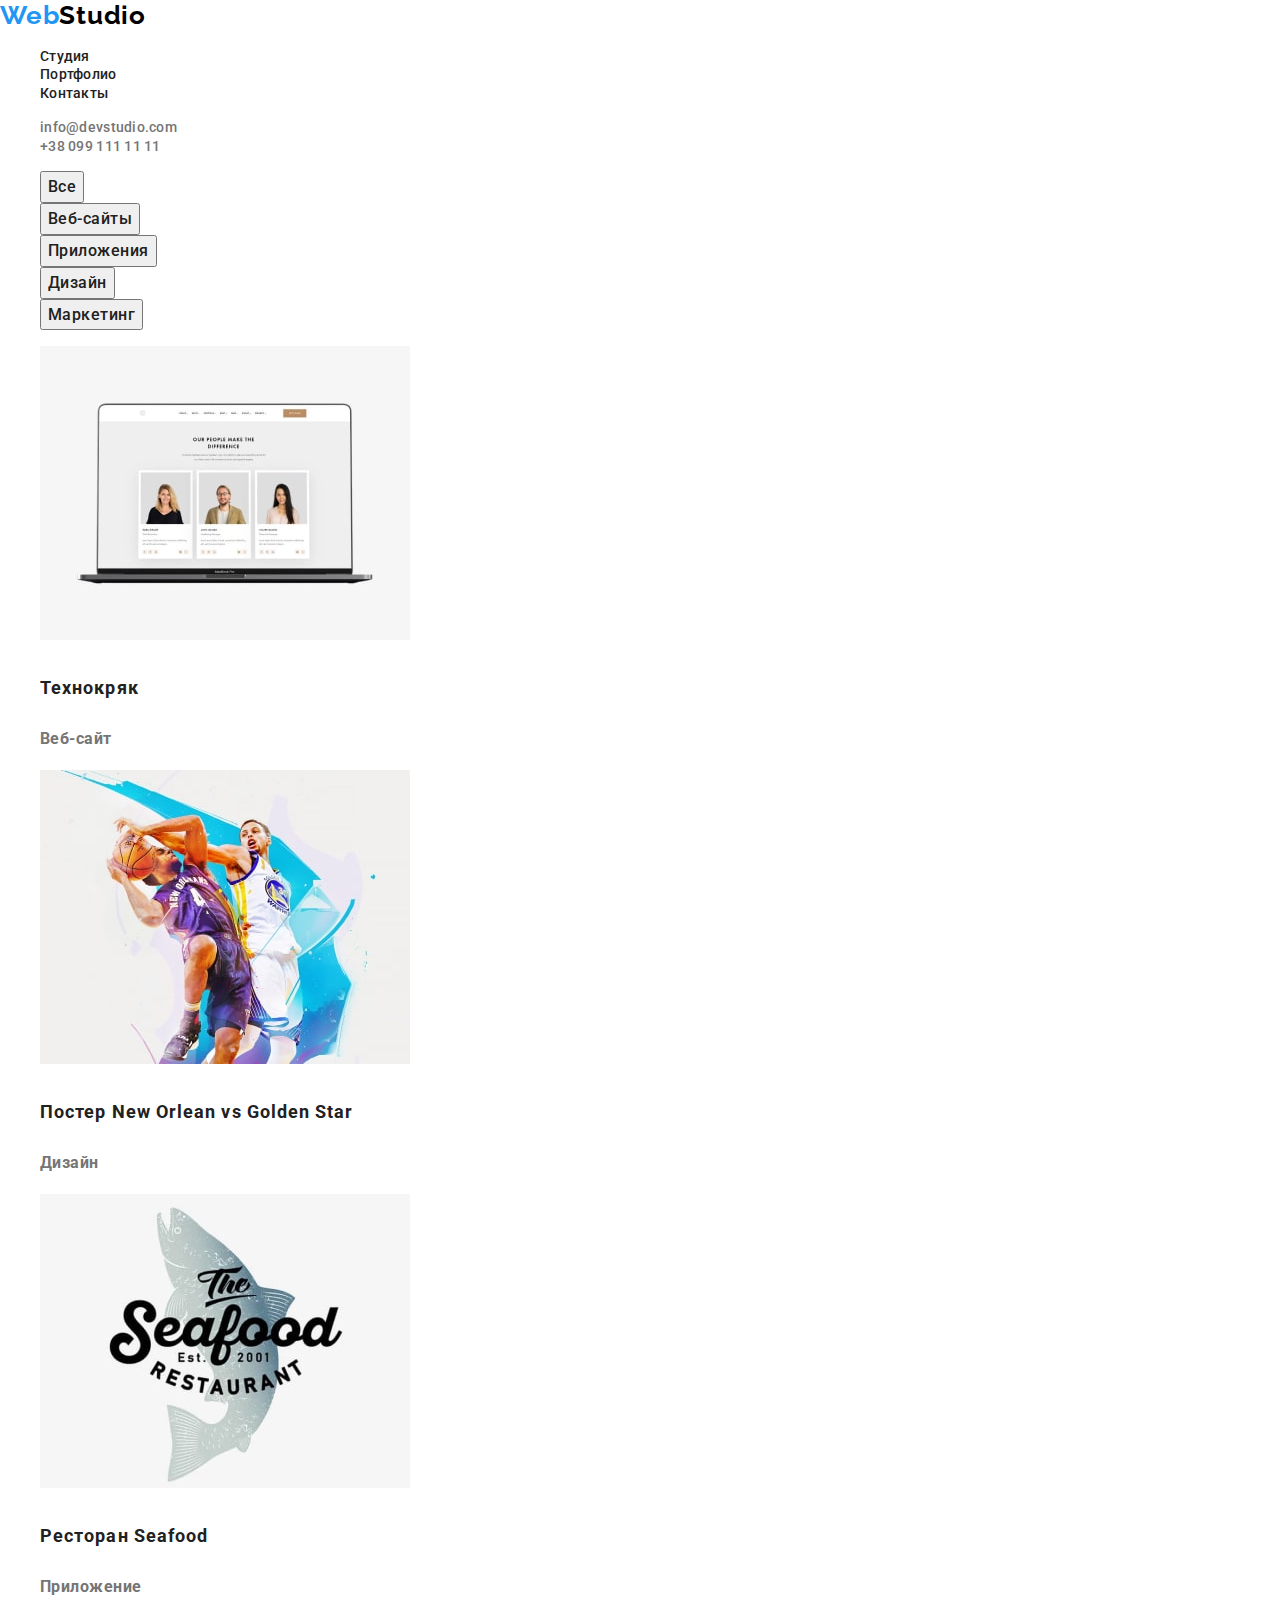
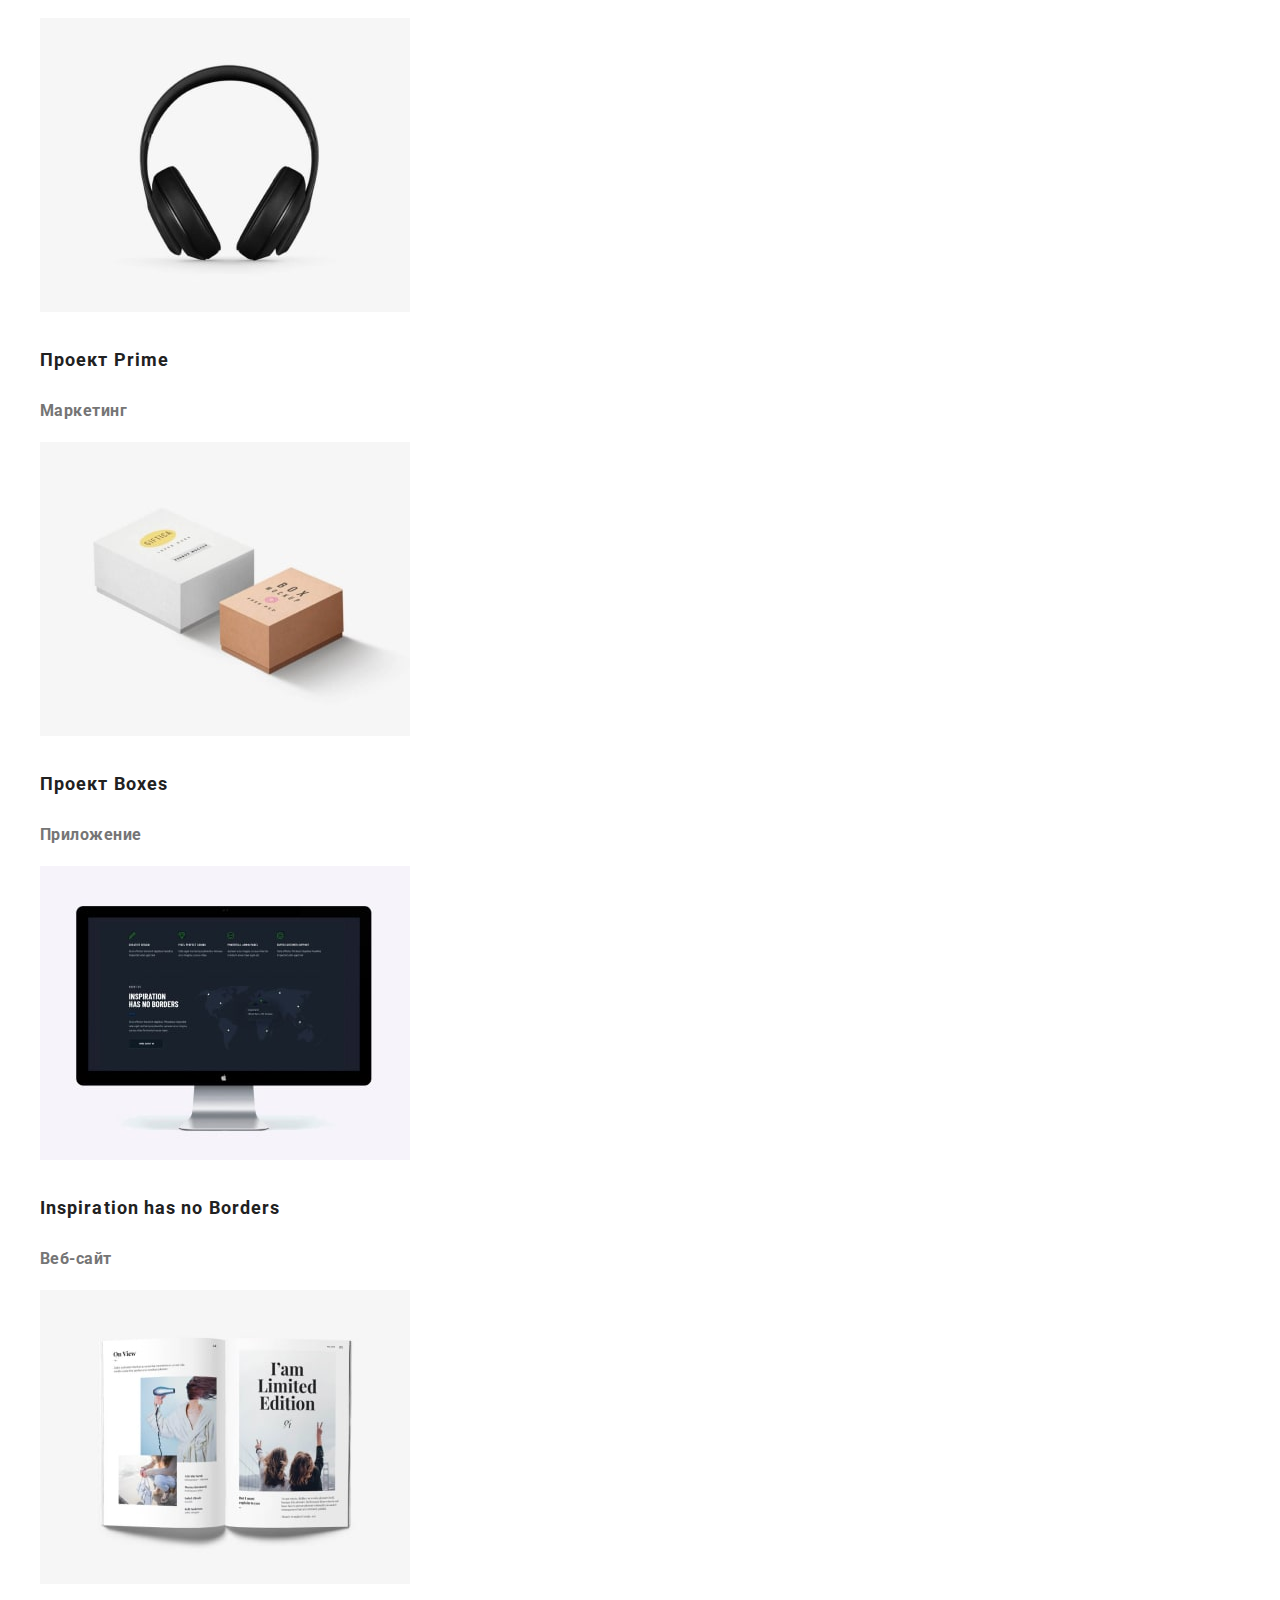
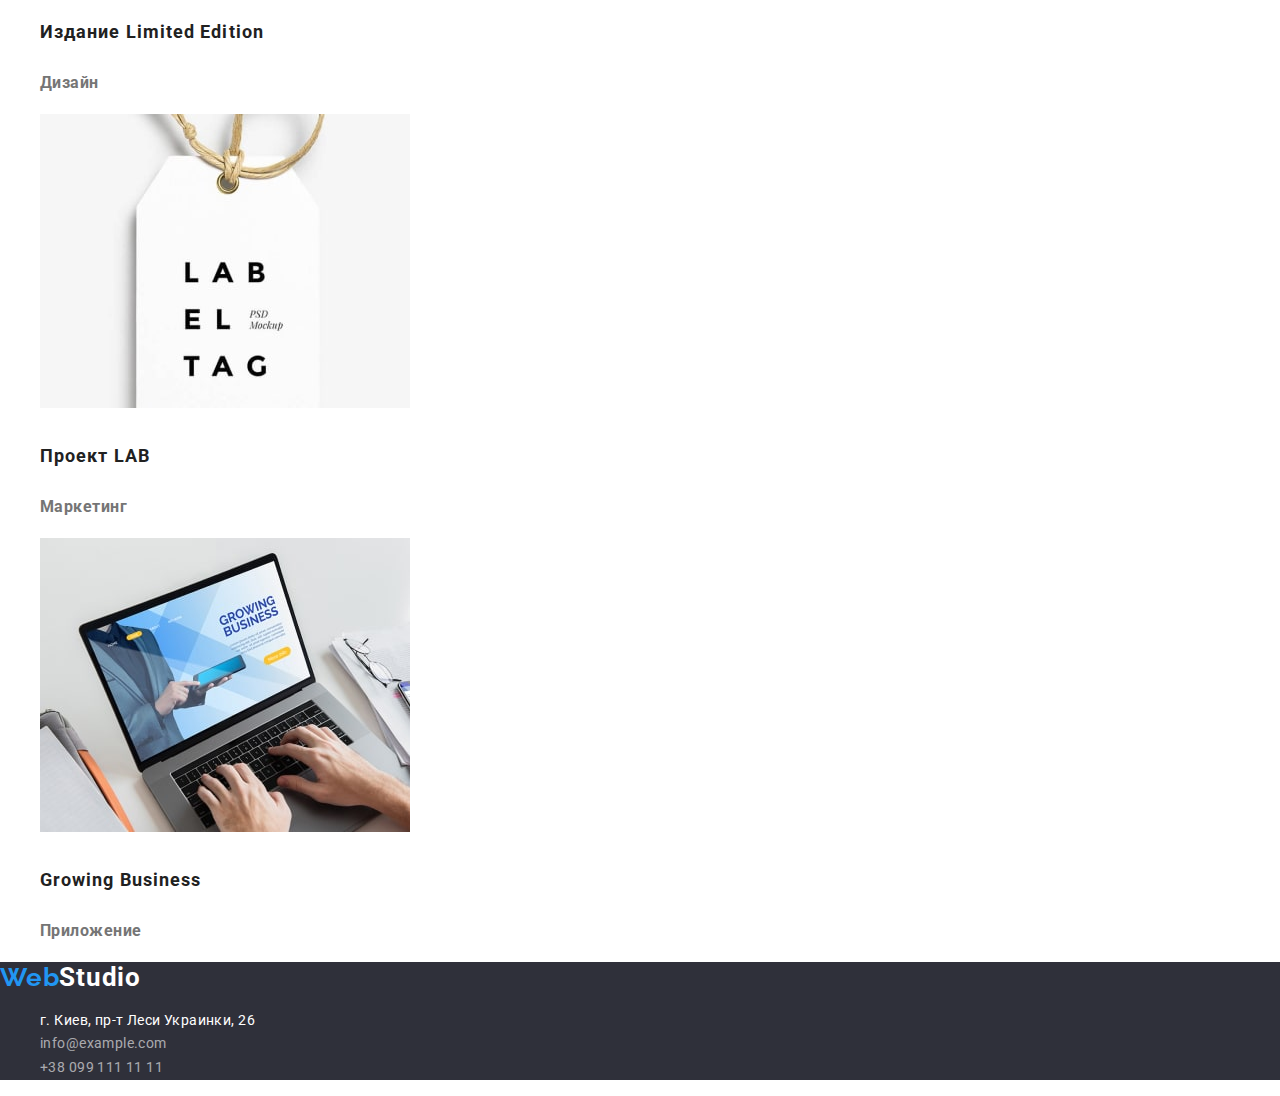
==== portfolio.html @ 68f4fdc8 "add normalize" ====
<!DOCTYPE html>
<html lang="ru">
  <head>
    <meta charset="UTF-8" />
    <meta http-equiv="X-UA-Compatible" content="IE=edge" />
    <meta name="viewport" content="width=device-width, initial-scale=1.0" />
    <title>Document</title>
    <link rel="preconnect" href="https://fonts.googleapis.com" />
    <link rel="preconnect" href="https://fonts.gstatic.com" crossorigin />
    <link
      href="https://fonts.googleapis.com/css2?family=Raleway:wght@700&family=Roboto:wght@400;500;700;900&display=swap"
      rel="stylesheet"
    />
    <link rel="stylesheet" href="./css/modern-normalize.css" />
    <link rel="stylesheet" href="./css/styles.css" />
  </head>
  <body>
    <header class="header">
      <a class="header-logo-secondary link" href="./index.html"
        ><span class="header-logo-main">Web</span>Studio</a
      >
      <nav class="header-navigation">
        <ul class="header-list list">
          <li class="header-item">
            <a class="header-link link" href="./index.html">Студия</a>
          </li>
          <li class="header-item">
            <a class="header-link link" href="./portfolio.html">Портфолио</a>
          </li>
          <li class="header-item"><a class="header-link link" href="">Контакты</a></li>
        </ul>
      </nav>
      <ul class="list">
        <li>
          <a class="header-mail link" href="mailto:info@devstudio.com">info@devstudio.com</a>
        </li>
        <li>
          <a class="header-tel link" href="tel:+380991111111">+38 099 111 11 11</a>
        </li>
      </ul>
    </header>
    <main>
      <section class="portfolio">
        <ul class="portfolio-filtr list">
          <li class="portfolio-filtr-item">
            <button type="button" class="portfolio-filtr-button">Все</button>
          </li>
          <li class="portfolio-filtr-item">
            <button type="button" class="portfolio-filtr-button">Веб-сайты</button>
          </li>
          <li class="portfolio-filtr-item">
            <button type="button" class="portfolio-filtr-button">Приложения</button>
          </li>
          <li class="portfolio-filtr-item">
            <button type="button" class="portfolio-filtr-button">Дизайн</button>
          </li>
          <li class="portfolio-filtr-item">
            <button type="button" class="portfolio-filtr-button">Маркетинг</button>
          </li>
        </ul>
        <ul class="works list">
          <li class="works-item link">
            <a class="link" href="">
              <img src="./images/work1.jpg" alt="Технокряк" width="370" height="294" />
              <h3 class="works-title">Технокряк</h3>
              <p class="works-item-text">Веб-сайт</p>
            </a>
          </li>
          <li class="works-item">
            <a class="link" href="">
              <img
                src="./images/work2.jpg"
                alt="Постер New Orlean vs Golden Star"
                width="370"
                height="294"
              />
              <h3 class="works-title">Постер New Orlean vs Golden Star</h3>
              <p class="works-item-text">Дизайн</p>
            </a>
          </li>
          <li class="works-item">
            <a class="link" href="">
              <img src="./images/work3.jpg" alt="Ресторан Seafood" width="370" height="294" />
              <h3 class="works-title">Ресторан Seafood</h3>
              <p class="works-item-text">Приложение</p>
            </a>
          </li>
          <li class="works-item">
            <a class="link" href="">
              <img src="./images/work4.jpg" alt="Проект Prime" width="370" height="294" />
              <h3 class="works-title">Проект Prime</h3>
              <p class="works-item-text">Маркетинг</p>
            </a>
          </li>
          <li class="works-item">
            <a class="link" href="">
              <img src="./images/work5.jpg" alt="Проект Boxes" width="370" height="294" />
              <h3 class="works-title">Проект Boxes</h3>
              <p class="works-item-text">Приложение</p>
            </a>
          </li>
          <li class="works-item">
            <a class="link" href="">
              <img
                src="./images/work6.jpg"
                alt="Inspiration has no Borders"
                width="370"
                height="294"
              />
              <h3 class="works-title">Inspiration has no Borders</h3>
              <p class="works-item-text">Веб-сайт</p>
            </a>
          </li>
          <li class="works-item">
            <a class="link" href="">
              <img
                src="./images/work7.jpg"
                alt="Издание Limited Edition"
                width="370"
                height="294"
              />
              <h3 class="works-title">Издание Limited Edition</h3>
              <p class="works-item-text">Дизайн</p>
            </a>
          </li>
          <li class="works-item">
            <a class="link" href="">
              <img src="./images/work8.jpg" alt="Проект LAB" width="370" height="294" />
              <h3 class="works-title">Проект LAB</h3>
              <p class="works-item-text">Маркетинг</p>
            </a>
          </li>
          <li class="works-item">
            <a class="link" href="">
              <img src="./images/work9.jpg" alt="Growing Business" width="370" height="294" />
              <h3 class="works-title">Growing Business</h3>
              <p class="works-item-text">Приложение</p>
            </a>
          </li>
        </ul>
      </section>
    </main>
    <footer class="footer">
      <a class="footer-logo-secondary link" href="./index.html"
        ><span class="footer-logo-main">Web</span>Studio</a
      >
      <ul class="fotter-list list">
        <li>
          <a
            class="footer-link link"
            href="https://goo.gl/maps/hm23kZoBvh1uXd2n6"
            target="_blank"
            rel="noopener noreferrer"
            >г. Киев, пр-т Леси Украинки, 26</a
          >
        </li>
        <li>
          <a class="footer-mail link" href="mailto:info@example.com">info@example.com</a>
        </li>
        <li>
          <a class="footer-tel link" href="tel:+380991111111">+38 099 111 11 11</a>
        </li>
      </ul>
    </footer>
  </body>
</html>
---- css/styles.css ----
:root {
  --main-title-color: #2196f3;
  --second-title-color: #212121;
  --third-tittle-color: #000000;
  --fourth-tittle-color: #ffffff;
  --main-text-color: #757575;
  --second-text-color: #ffffff;
  --subtitle-color: #000000;
  --footer-text-color: rgba(255, 255, 255, 0.6);
  --background-title-color: #2f303a;
  --dignity-bgc: #e5e5e5;
}
body {
  font-family: Roboto, sans-serif;
  background-color: var(--second-text-color);
}
.list {
  list-style: none;
}
.link {
  text-decoration: none;
}
.header {
  background-color: var(--fourth-tittle-color);
}
.header-logo-main {
  font-family: Raleway;
  color: var(--main-title-color);
  font-weight: 700;
  font-size: 26px;
  line-height: 1.19;
  letter-spacing: 0.03em;
}
.header-logo-secondary {
  font-family: Raleway;
  font-weight: 700;
  font-size: 26px;
  line-height: 1.19;
  letter-spacing: 0.03em;
  color: var(--third-tittle-color);
}
.header-link:active,
.header-link:hover,
.header-link:focus,
.header-mail:active,
.header-mail:hover,
.header-mail:focus .header-tel:focus,
.header-tel:active,
.header-tel:hover,
.works-item-text:active,
.works-item-text:hover,
.works-item-text:focus,
.works-title:active,
.works-title:focus,
.works-title:hover {
  color: var(--main-title-color);
}
.header-link {
  font-weight: 500;
  font-size: 14px;
  line-height: 1.14;
  letter-spacing: 0.02em;
  color: var(--second-title-color);
}
.header-mail {
  font-weight: 500;
  font-size: 14px;
  line-height: 1.14;
  letter-spacing: 0.02em;
  color: var(--main-text-color);
}
.header-tel {
  font-weight: 500;
  font-size: 14px;
  line-height: 1.14;
  letter-spacing: 0.02em;
  color: var(--main-text-color);
}
.hero {
  background: var(--background-title-color);
}
.hero-title {
  font-weight: 900;
  font-size: 44px;
  line-height: 1.36;
  text-align: center;
  letter-spacing: 0.06em;
  text-transform: uppercase;
  color: var(--second-text-color);
}
.hero-btn {
  cursor: progress;
  font-family: inherit;
  font-weight: 700;
  font-size: 16px;
  line-height: 1.875;
  align-items: center;
  text-align: center;
  letter-spacing: 0.06em;
  color: var(--fourth-tittle-color);
  background: var(--main-title-color);
}
.dignity-title {
  font-weight: 700;
  font-size: 14px;
  line-height: 1.14;
  letter-spacing: 0.03em;
  text-transform: uppercase;
  color: var(--second-title-color);
}
.dignity-text {
  font-size: 14px;
  line-height: 1.71;
  letter-spacing: 0.03em;
  color: var(--main-text-color);
}
.doing-title {
  font-weight: 700;
  font-size: 36px;
  line-height: 1.67;
  text-align: center;
  letter-spacing: 0.03em;
  color: var(--second-title-color);
}
.command {
  background-color: var(--dignity-bgc);
}
.command-title {
  font-weight: 700;
  font-size: 36px;
  line-height: 1.67;
  text-align: center;
  letter-spacing: 0.03em;
  color: var(--second-title-color);
}
.command-item-title {
  font-weight: 500;
  font-size: 16px;
  line-height: 1.187;
  text-align: center;
  letter-spacing: 0.03em;
  color: var(--second-title-color);
}
.command-item-text {
  font-size: 16px;
  line-height: 1.187;
  text-align: center;
  letter-spacing: 0.03em;
  color: var(--main-text-color);
}
.footer {
  background: var(--background-title-color);
}
.footer-logo-main {
  font-family: Raleway;
  color: var(--main-title-color);
  font-weight: 700;
  font-size: 26px;
  line-height: 1.19;
  letter-spacing: 0.03em;
}
.footer-logo-secondary {
  font-weight: 700;
  font-size: 26px;
  line-height: 1.19;
  letter-spacing: 0.03em;
  color: var(--fourth-tittle-color);
}
.footer-link {
  font-size: 14px;
  line-height: 1.71;
  letter-spacing: 0.03em;
  color: var(--second-text-color);
}
.footer-mail {
  font-size: 14px;
  line-height: 1.71;
  letter-spacing: 0.03em;
  color: var(--footer-text-color);
}
.footer-tel {
  font-size: 14px;
  line-height: 1.71;
  letter-spacing: 0.03em;
  color: var(--footer-text-color);
}
.portfolio-filtr-button:active,
.portfolio-filtr-button:hover,
.portfolio-filtr-button:focus {
  font-family: Roboto, sans-serif;
  font-weight: 500;
  font-size: 16px;
  line-height: 1.62;
  text-align: center;
  letter-spacing: 0.03em;
  color: var(--fourth-tittle-color);
  background: var(--main-title-color);
}
.portfolio-filtr-button {
  font-family: Roboto, sans-serif;
  cursor: pointer;
  font-weight: 500;
  font-size: 16px;
  line-height: 1.62;
  letter-spacing: 0.03em;
  color: var(--second-title-color);
}
.works-item {
  font-weight: 700;
  font-size: 18px;
  line-height: 2;
  letter-spacing: 0.06em;
  color: var(--second-title-color);
}
.works-title {
  font-weight: 700;
  font-size: 18px;
  line-height: 2;
  letter-spacing: 0.06em;
  color: var(--second-title-color);
}
.works-item-text {
  font-size: 16px;
  line-height: 1.87;
  letter-spacing: 0.03em;
  color: var(--main-text-color);
}
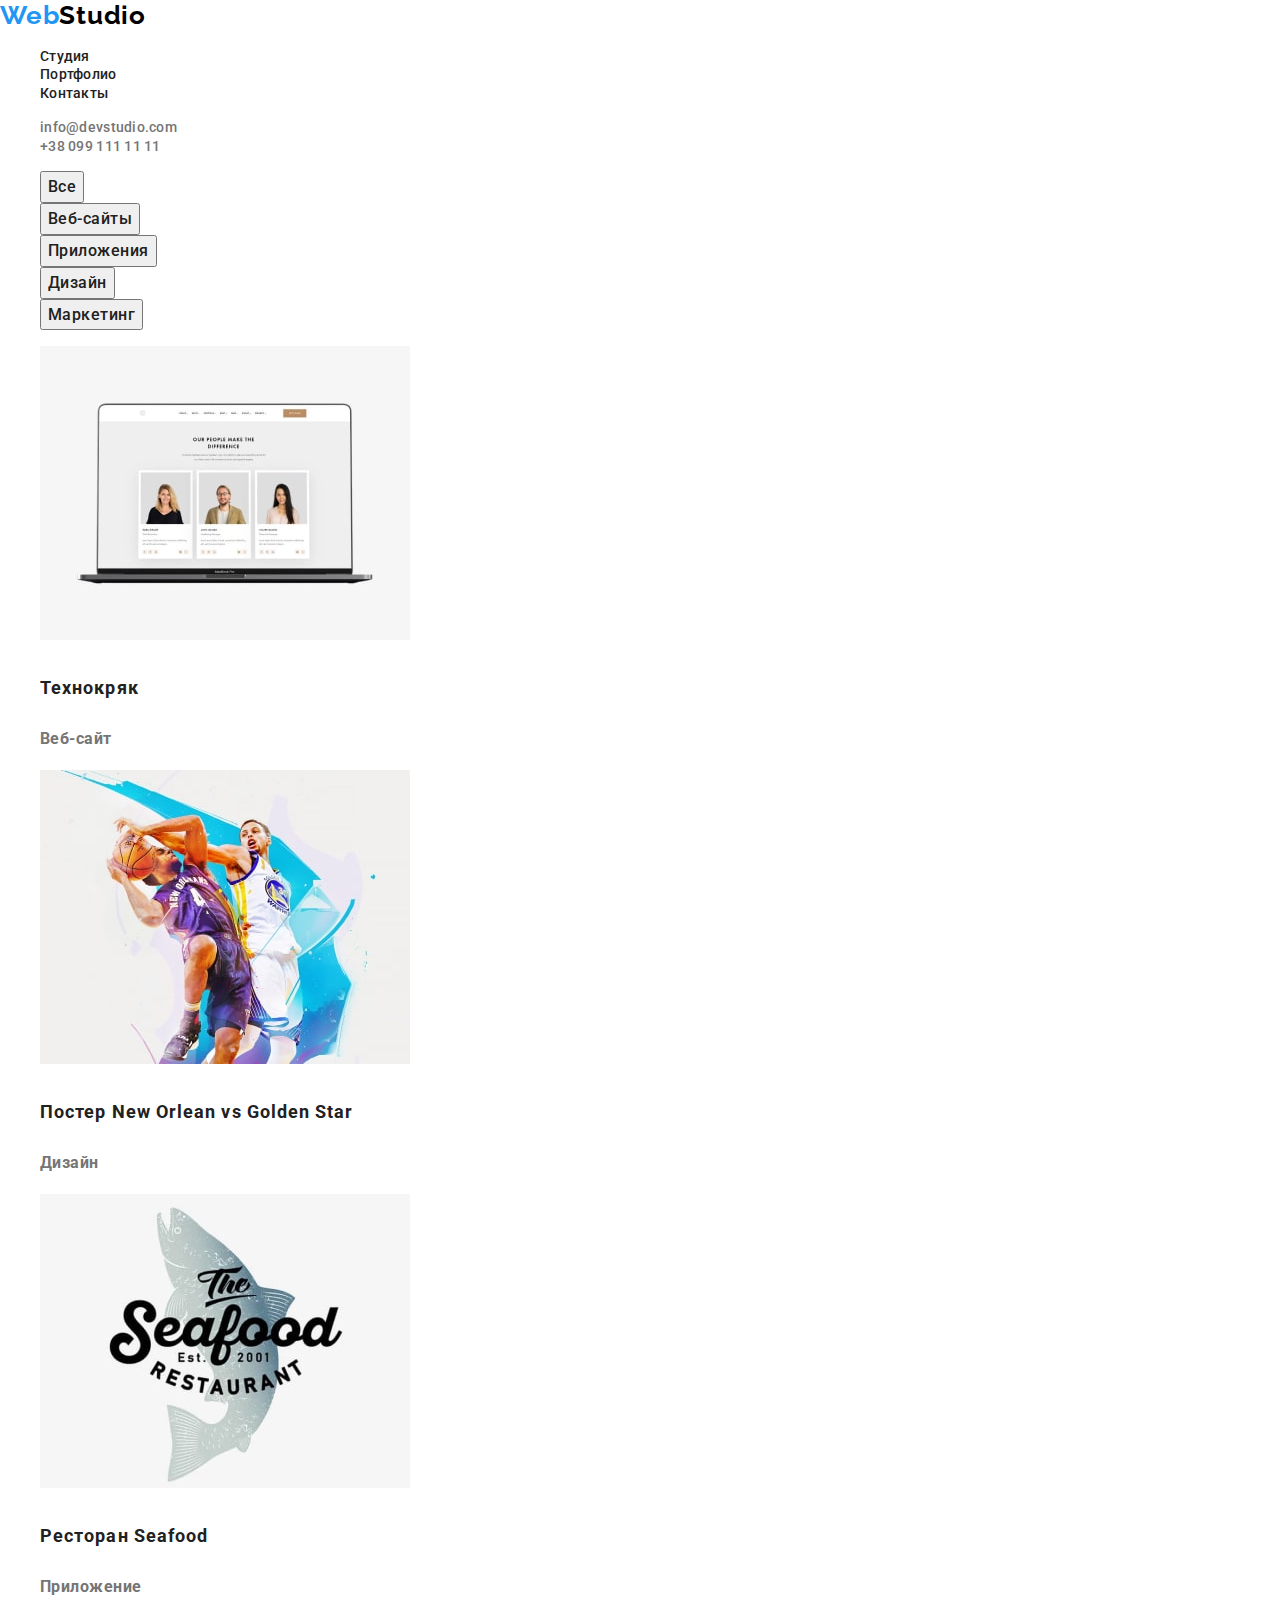
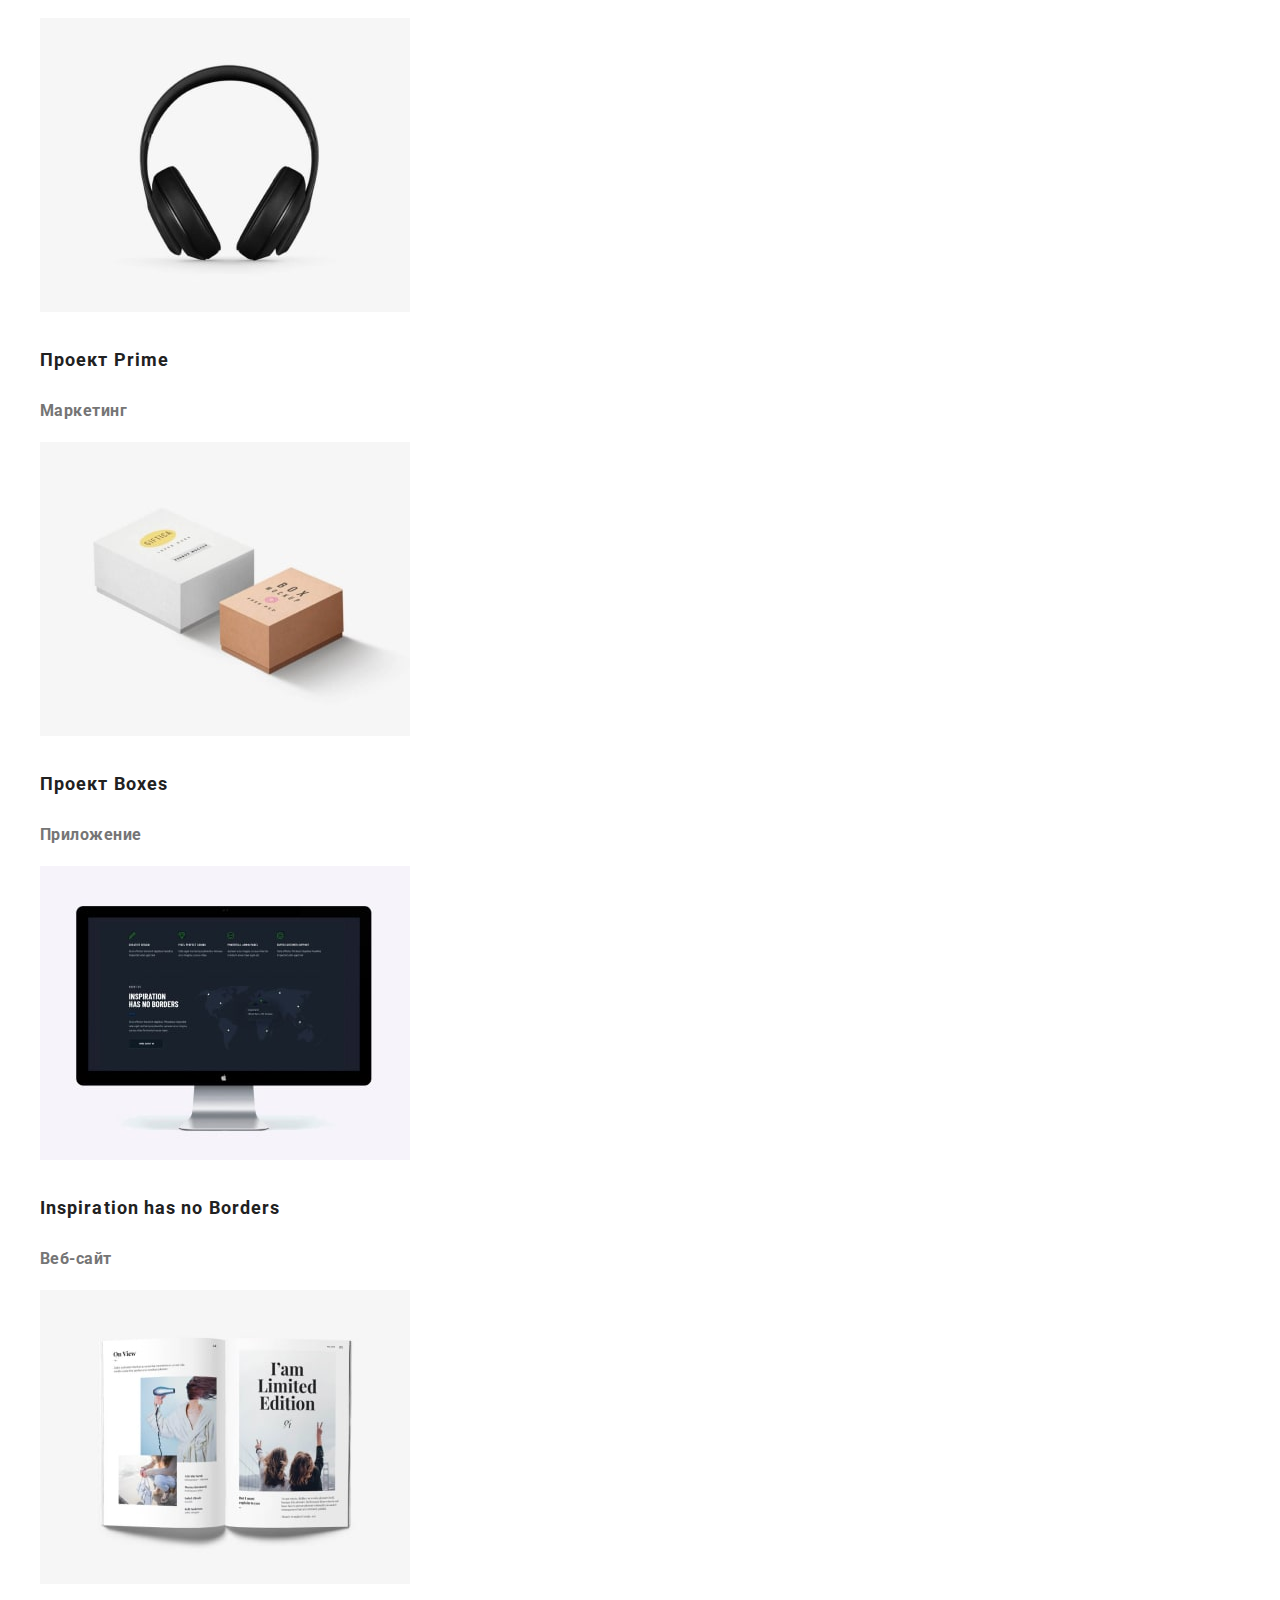
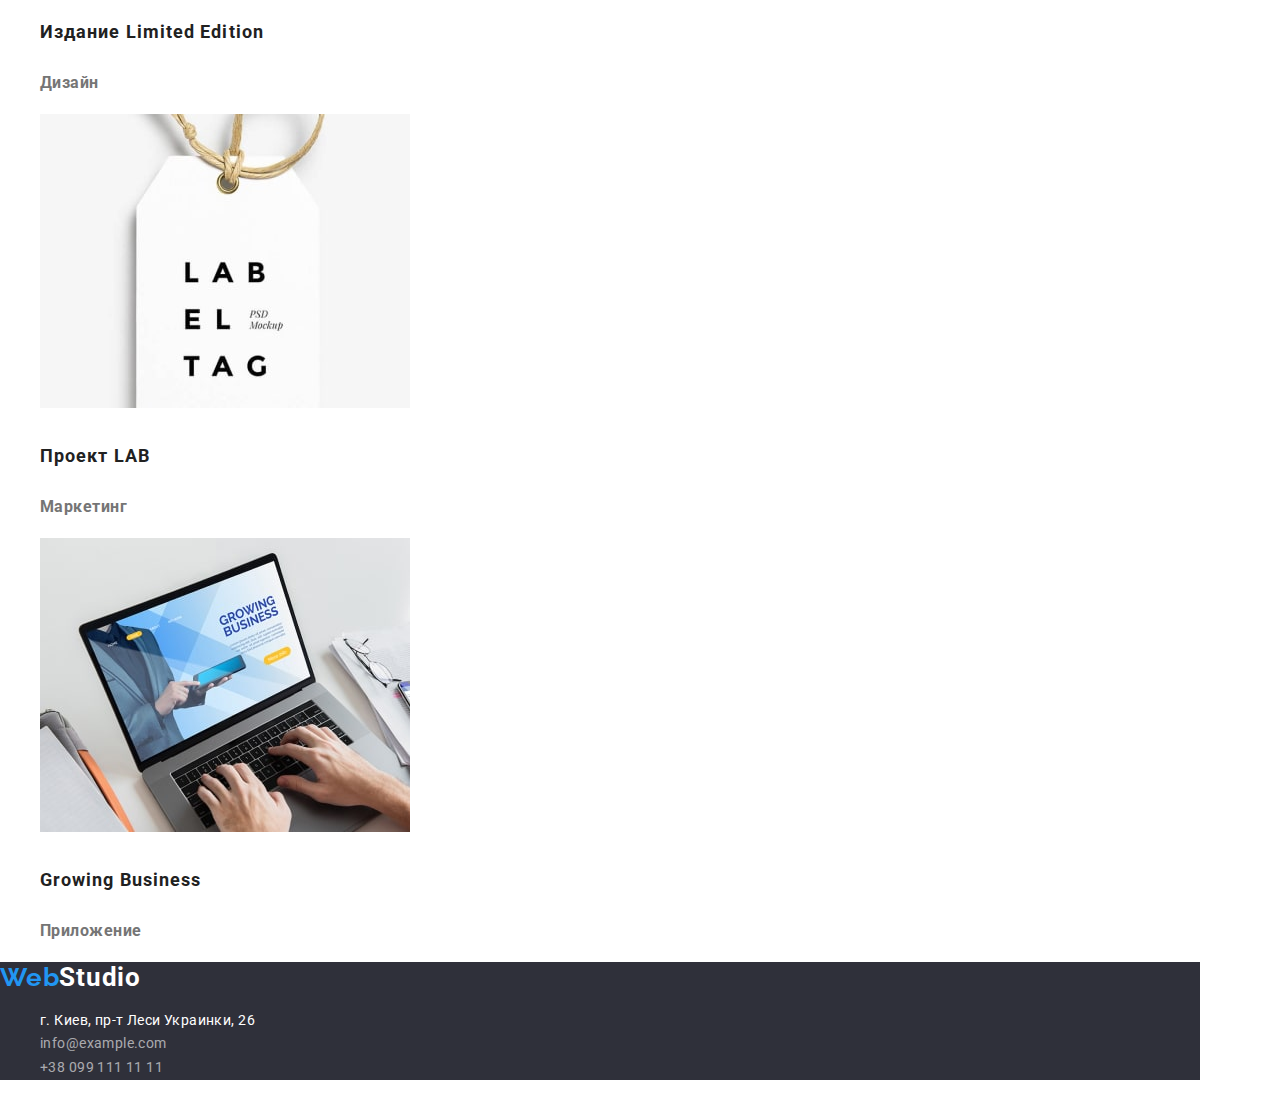
==== commit 58ba5164: "add container" ====
--- a/portfolio.html
+++ b/portfolio.html
@@ -15,7 +15,7 @@
     <link rel="stylesheet" href="./css/styles.css" />
   </head>
   <body>
-    <header class="header">
+    <header class="header container">
       <a class="header-logo-secondary link" href="./index.html"
         ><span class="header-logo-main">Web</span>Studio</a
       >
@@ -40,7 +40,7 @@
       </ul>
     </header>
     <main>
-      <section class="portfolio">
+      <section class="portfolio container">
         <ul class="portfolio-filtr list">
           <li class="portfolio-filtr-item">
             <button type="button" class="portfolio-filtr-button">Все</button>
@@ -140,7 +140,7 @@
         </ul>
       </section>
     </main>
-    <footer class="footer">
+    <footer class="footer container">
       <a class="footer-logo-secondary link" href="./index.html"
         ><span class="footer-logo-main">Web</span>Studio</a
       >
--- a/css/styles.css
+++ b/css/styles.css
@@ -225,3 +225,8 @@
   letter-spacing: 0.03em;
   color: var(--main-text-color);
 }
+
+.container {
+  width: 1200px;
+  padding: auto;
+}
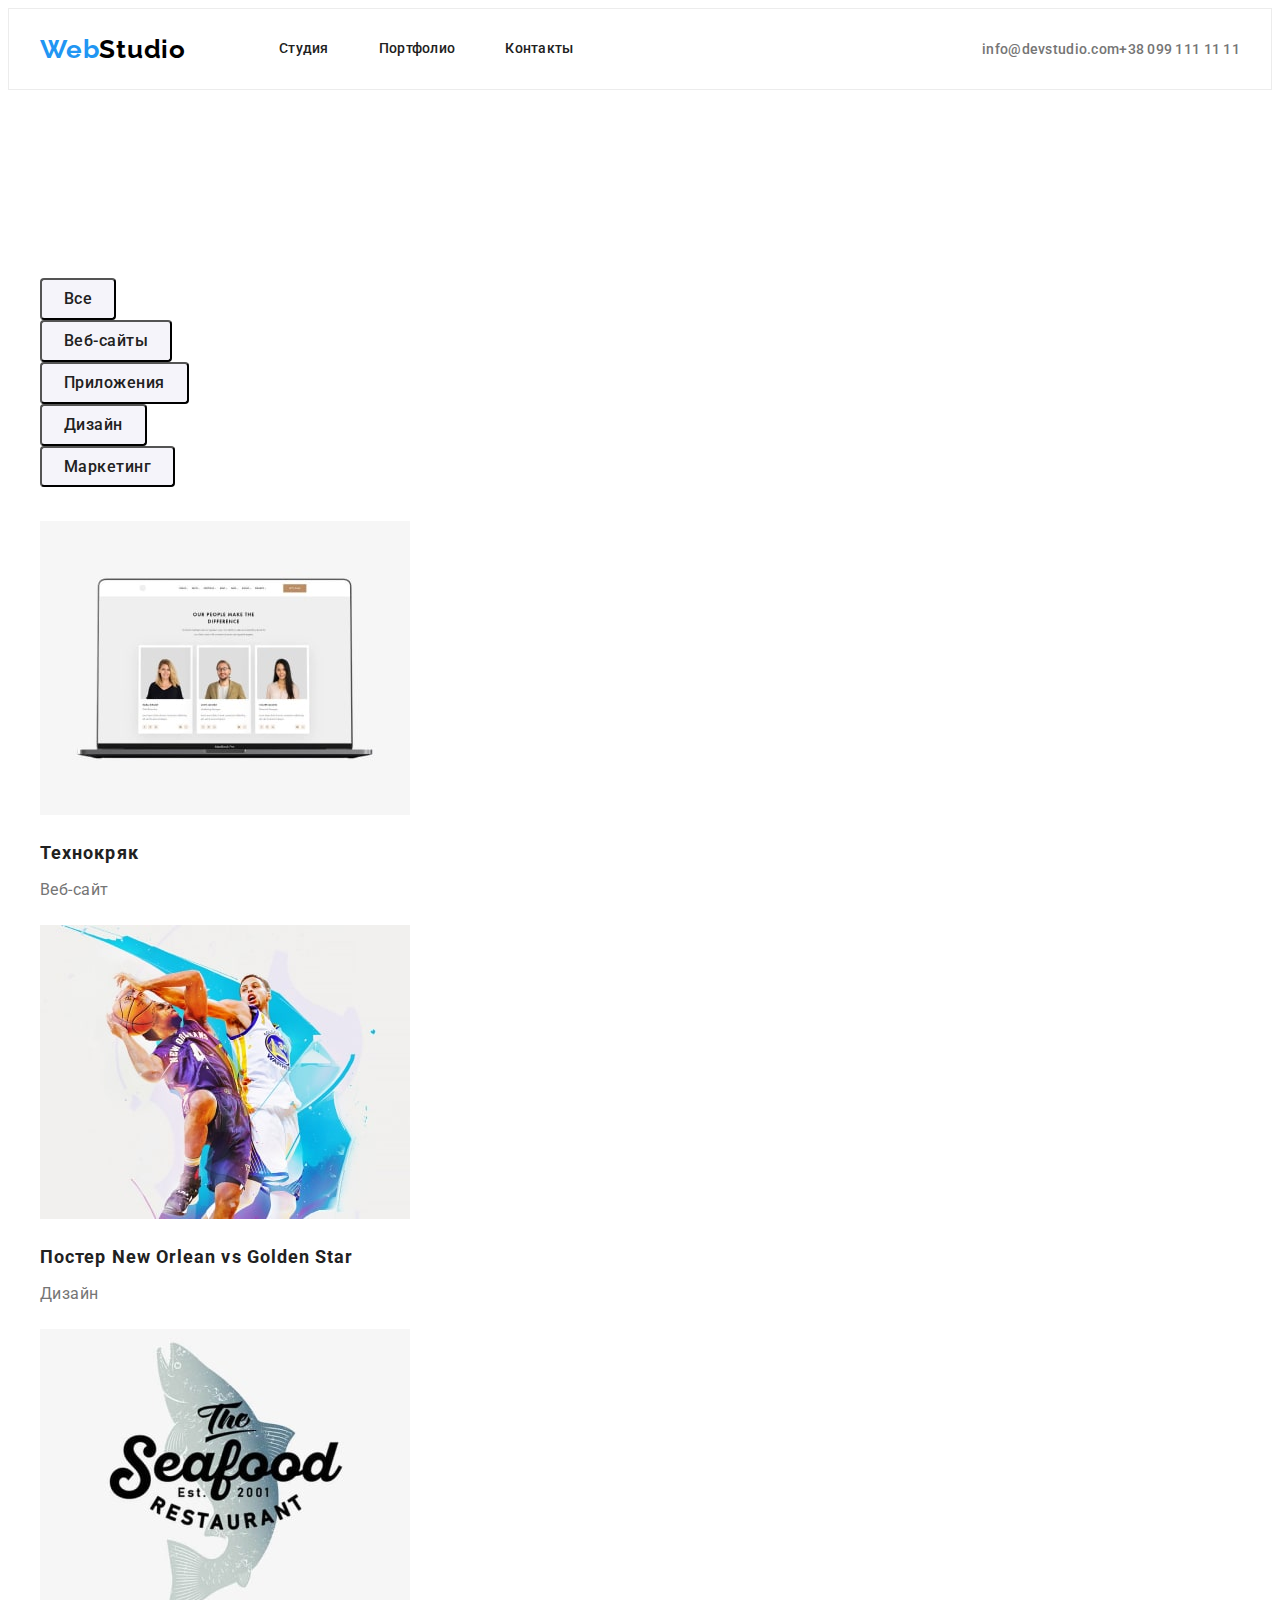
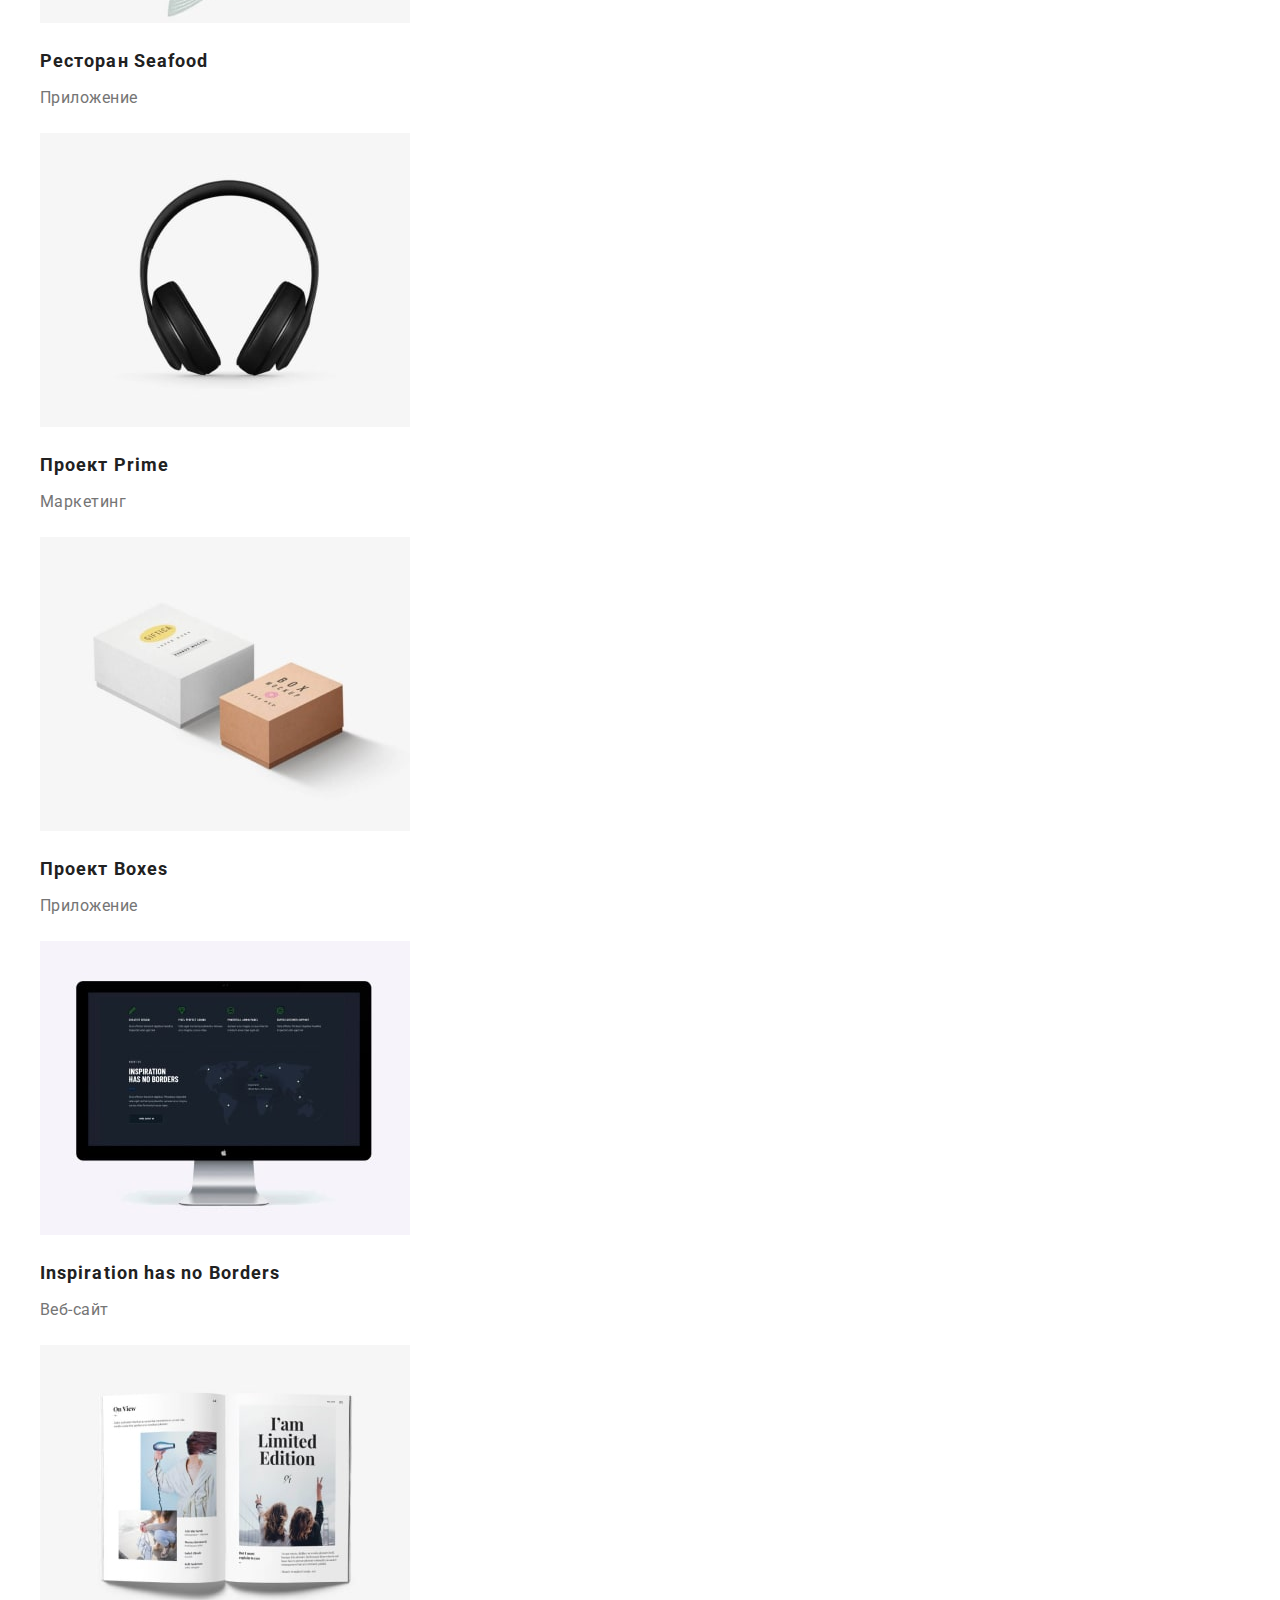
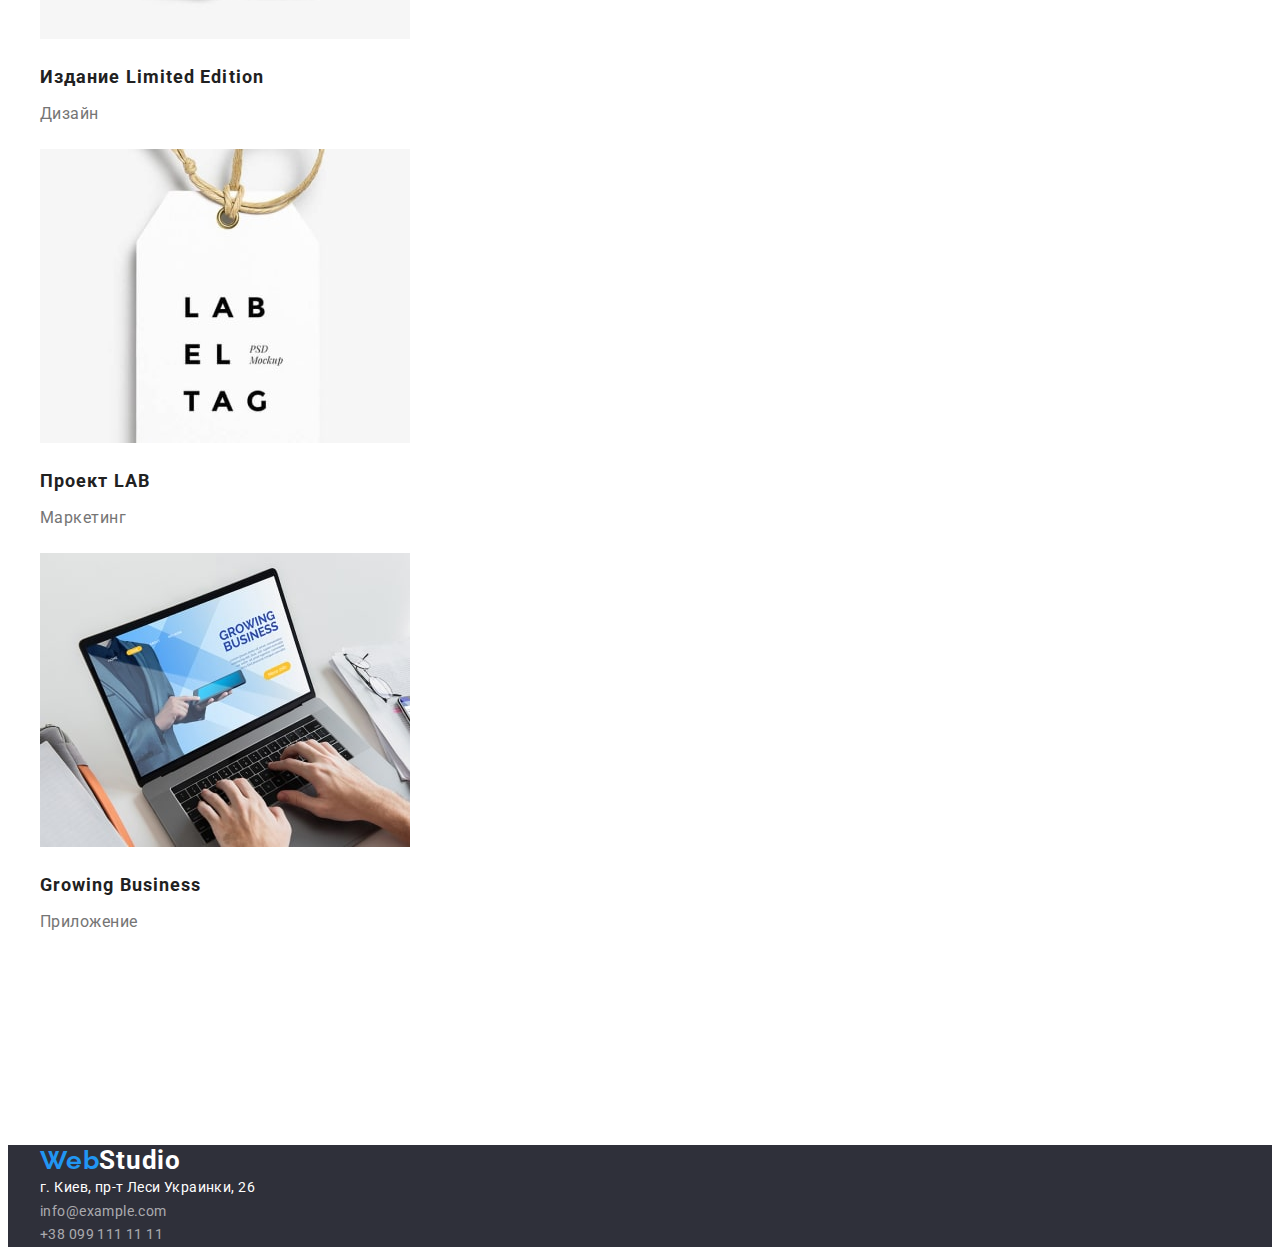
==== commit a8cfe114: "add+css-header" ====
--- a/portfolio.html
+++ b/portfolio.html
@@ -11,156 +11,207 @@
       href="https://fonts.googleapis.com/css2?family=Raleway:wght@700&family=Roboto:wght@400;500;700;900&display=swap"
       rel="stylesheet"
     />
-    <link rel="stylesheet" href="./css/modern-normalize.css" />
+    <link
+      rel="stylesheet"
+      href="https://github.com/sindresorhus/modern-normalize/blob/main/modern-normalize.css"
+    />
     <link rel="stylesheet" href="./css/styles.css" />
   </head>
   <body>
-    <header class="header container">
-      <a class="header-logo-secondary link" href="./index.html"
-        ><span class="header-logo-main">Web</span>Studio</a
-      >
-      <nav class="header-navigation">
-        <ul class="header-list list">
-          <li class="header-item">
-            <a class="header-link link" href="./index.html">Студия</a>
-          </li>
-          <li class="header-item">
-            <a class="header-link link" href="./portfolio.html">Портфолио</a>
-          </li>
-          <li class="header-item"><a class="header-link link" href="">Контакты</a></li>
+    <!-- header -->
+    <header class="header">
+      <div class="container header-main">
+        <a class="header-logo-secondary link" href="./index.html"
+          ><span class="header-logo-main">Web</span>Studio</a
+        >
+        <nav class="header-navigation">
+          <ul class="header-list list">
+            <li class="header-item">
+              <a class="header-link link" href="./index.html">Студия</a>
+            </li>
+            <li class="header-item">
+              <a class="header-link link" href="./portfolio.html">Портфолио</a>
+            </li>
+            <li class="header-item"><a class="header-link link" href="">Контакты</a></li>
+          </ul>
+        </nav>
+        <ul class="header-contacts list">
+          <li>
+            <a class="header-mail link" href="mailto:info@devstudio.com">info@devstudio.com</a>
+          </li>
+          <li>
+            <a class="header-tel link" href="tel:+380991111111">+38 099 111 11 11</a>
+          </li>
         </ul>
-      </nav>
-      <ul class="list">
-        <li>
-          <a class="header-mail link" href="mailto:info@devstudio.com">info@devstudio.com</a>
-        </li>
-        <li>
-          <a class="header-tel link" href="tel:+380991111111">+38 099 111 11 11</a>
-        </li>
-      </ul>
+      </div>
     </header>
     <main>
-      <section class="portfolio container">
-        <ul class="portfolio-filtr list">
-          <li class="portfolio-filtr-item">
-            <button type="button" class="portfolio-filtr-button">Все</button>
-          </li>
-          <li class="portfolio-filtr-item">
-            <button type="button" class="portfolio-filtr-button">Веб-сайты</button>
-          </li>
-          <li class="portfolio-filtr-item">
-            <button type="button" class="portfolio-filtr-button">Приложения</button>
-          </li>
-          <li class="portfolio-filtr-item">
-            <button type="button" class="portfolio-filtr-button">Дизайн</button>
-          </li>
-          <li class="portfolio-filtr-item">
-            <button type="button" class="portfolio-filtr-button">Маркетинг</button>
-          </li>
-        </ul>
-        <ul class="works list">
-          <li class="works-item link">
-            <a class="link" href="">
-              <img src="./images/work1.jpg" alt="Технокряк" width="370" height="294" />
-              <h3 class="works-title">Технокряк</h3>
-              <p class="works-item-text">Веб-сайт</p>
-            </a>
-          </li>
-          <li class="works-item">
-            <a class="link" href="">
-              <img
-                src="./images/work2.jpg"
-                alt="Постер New Orlean vs Golden Star"
-                width="370"
-                height="294"
-              />
-              <h3 class="works-title">Постер New Orlean vs Golden Star</h3>
-              <p class="works-item-text">Дизайн</p>
-            </a>
-          </li>
-          <li class="works-item">
-            <a class="link" href="">
-              <img src="./images/work3.jpg" alt="Ресторан Seafood" width="370" height="294" />
-              <h3 class="works-title">Ресторан Seafood</h3>
-              <p class="works-item-text">Приложение</p>
-            </a>
-          </li>
-          <li class="works-item">
-            <a class="link" href="">
-              <img src="./images/work4.jpg" alt="Проект Prime" width="370" height="294" />
-              <h3 class="works-title">Проект Prime</h3>
-              <p class="works-item-text">Маркетинг</p>
-            </a>
-          </li>
-          <li class="works-item">
-            <a class="link" href="">
-              <img src="./images/work5.jpg" alt="Проект Boxes" width="370" height="294" />
-              <h3 class="works-title">Проект Boxes</h3>
-              <p class="works-item-text">Приложение</p>
-            </a>
-          </li>
-          <li class="works-item">
-            <a class="link" href="">
-              <img
-                src="./images/work6.jpg"
-                alt="Inspiration has no Borders"
-                width="370"
-                height="294"
-              />
-              <h3 class="works-title">Inspiration has no Borders</h3>
-              <p class="works-item-text">Веб-сайт</p>
-            </a>
-          </li>
-          <li class="works-item">
-            <a class="link" href="">
-              <img
-                src="./images/work7.jpg"
-                alt="Издание Limited Edition"
-                width="370"
-                height="294"
-              />
-              <h3 class="works-title">Издание Limited Edition</h3>
-              <p class="works-item-text">Дизайн</p>
-            </a>
-          </li>
-          <li class="works-item">
-            <a class="link" href="">
-              <img src="./images/work8.jpg" alt="Проект LAB" width="370" height="294" />
-              <h3 class="works-title">Проект LAB</h3>
-              <p class="works-item-text">Маркетинг</p>
-            </a>
-          </li>
-          <li class="works-item">
-            <a class="link" href="">
-              <img src="./images/work9.jpg" alt="Growing Business" width="370" height="294" />
-              <h3 class="works-title">Growing Business</h3>
-              <p class="works-item-text">Приложение</p>
-            </a>
-          </li>
-        </ul>
+      <!-- портфолио -->
+      <section class="portfolio section">
+        <div class="container">
+          <ul class="portfolio-filtr list">
+            <li class="portfolio-filtr-item">
+              <button type="button" class="portfolio-filtr-button">Все</button>
+            </li>
+            <li class="portfolio-filtr-item">
+              <button type="button" class="portfolio-filtr-button">Веб-сайты</button>
+            </li>
+            <li class="portfolio-filtr-item">
+              <button type="button" class="portfolio-filtr-button">Приложения</button>
+            </li>
+            <li class="portfolio-filtr-item">
+              <button type="button" class="portfolio-filtr-button">Дизайн</button>
+            </li>
+            <li class="portfolio-filtr-item">
+              <button type="button" class="portfolio-filtr-button">Маркетинг</button>
+            </li>
+          </ul>
+          <ul class="works list">
+            <li class="works-item link">
+              <a class="link" href="">
+                <img
+                  class="works-img"
+                  src="./images/work1.jpg"
+                  alt="Технокряк"
+                  width="370"
+                  height="294"
+                />
+                <h3 class="works-title">Технокряк</h3>
+                <p class="works-item-text">Веб-сайт</p>
+              </a>
+            </li>
+            <li class="works-item">
+              <a class="link" href="">
+                <img
+                  class="works-img"
+                  src="./images/work2.jpg"
+                  alt="Постер New Orlean vs Golden Star"
+                  width="370"
+                  height="294"
+                />
+                <h3 class="works-title">Постер New Orlean vs Golden Star</h3>
+                <p class="works-item-text">Дизайн</p>
+              </a>
+            </li>
+            <li class="works-item">
+              <a class="link" href="">
+                <img
+                  class="works-img"
+                  src="./images/work3.jpg"
+                  alt="Ресторан Seafood"
+                  width="370"
+                  height="294"
+                />
+                <h3 class="works-title">Ресторан Seafood</h3>
+                <p class="works-item-text">Приложение</p>
+              </a>
+            </li>
+            <li class="works-item">
+              <a class="link" href="">
+                <img
+                  class="works-img"
+                  src="./images/work4.jpg"
+                  alt="Проект Prime"
+                  width="370"
+                  height="294"
+                />
+                <h3 class="works-title">Проект Prime</h3>
+                <p class="works-item-text">Маркетинг</p>
+              </a>
+            </li>
+            <li class="works-item">
+              <a class="link" href="">
+                <img
+                  class="works-img"
+                  src="./images/work5.jpg"
+                  alt="Проект Boxes"
+                  width="370"
+                  height="294"
+                />
+                <h3 class="works-title">Проект Boxes</h3>
+                <p class="works-item-text">Приложение</p>
+              </a>
+            </li>
+            <li class="works-item">
+              <a class="link" href="">
+                <img
+                  class="works-img"
+                  src="./images/work6.jpg"
+                  alt="Inspiration has no Borders"
+                  width="370"
+                  height="294"
+                />
+                <h3 class="works-title">Inspiration has no Borders</h3>
+                <p class="works-item-text">Веб-сайт</p>
+              </a>
+            </li>
+            <li class="works-item">
+              <a class="link" href="">
+                <img
+                  class="works-img"
+                  src="./images/work7.jpg"
+                  alt="Издание Limited Edition"
+                  width="370"
+                  height="294"
+                />
+                <h3 class="works-title">Издание Limited Edition</h3>
+                <p class="works-item-text">Дизайн</p>
+              </a>
+            </li>
+            <li class="works-item">
+              <a class="link" href="">
+                <img
+                  class="works-img"
+                  src="./images/work8.jpg"
+                  alt="Проект LAB"
+                  width="370"
+                  height="294"
+                />
+                <h3 class="works-title">Проект LAB</h3>
+                <p class="works-item-text">Маркетинг</p>
+              </a>
+            </li>
+            <li class="works-item">
+              <a class="link" href="">
+                <img
+                  class="works-img"
+                  src="./images/work9.jpg"
+                  alt="Growing Business"
+                  width="370"
+                  height="294"
+                />
+                <h3 class="works-title">Growing Business</h3>
+                <p class="works-item-text">Приложение</p>
+              </a>
+            </li>
+          </ul>
+        </div>
       </section>
     </main>
-    <footer class="footer container">
-      <a class="footer-logo-secondary link" href="./index.html"
-        ><span class="footer-logo-main">Web</span>Studio</a
-      >
-      <ul class="fotter-list list">
-        <li>
-          <a
-            class="footer-link link"
-            href="https://goo.gl/maps/hm23kZoBvh1uXd2n6"
-            target="_blank"
-            rel="noopener noreferrer"
-            >г. Киев, пр-т Леси Украинки, 26</a
-          >
-        </li>
-        <li>
-          <a class="footer-mail link" href="mailto:info@example.com">info@example.com</a>
-        </li>
-        <li>
-          <a class="footer-tel link" href="tel:+380991111111">+38 099 111 11 11</a>
-        </li>
-      </ul>
+    <!-- footer -->
+    <footer class="footer">
+      <div class="container">
+        <a class="footer-logo-secondary link" href="./index.html"
+          ><span class="footer-logo-main">Web</span>Studio</a
+        >
+        <ul class="fotter-list list">
+          <li>
+            <a
+              class="footer-link link"
+              href="https://goo.gl/maps/hm23kZoBvh1uXd2n6"
+              target="_blank"
+              rel="noopener noreferrer"
+              >г. Киев, пр-т Леси Украинки, 26</a
+            >
+          </li>
+          <li>
+            <a class="footer-mail link" href="mailto:info@example.com">info@example.com</a>
+          </li>
+          <li>
+            <a class="footer-tel link" href="tel:+380991111111">+38 099 111 11 11</a>
+          </li>
+        </ul>
+      </div>
     </footer>
   </body>
 </html>
--- a/css/styles.css
+++ b/css/styles.css
@@ -9,19 +9,49 @@
   --footer-text-color: rgba(255, 255, 255, 0.6);
   --background-title-color: #2f303a;
   --dignity-bgc: #e5e5e5;
+  --dgc-filter: #f5f4fa;
+  --border-header: #ececec;
 }
 body {
   font-family: Roboto, sans-serif;
   background-color: var(--second-text-color);
 }
+p,
+h1,
+h2,
+h3,
+h4,
+h5,
+h6 {
+  margin: 0;
+}
+ul {
+  margin: 0;
+  padding: 0;
+  list-style: none;
+}
 .list {
   list-style: none;
+  margin: 0;
+  padding: 0;
 }
 .link {
   text-decoration: none;
 }
+.container {
+  width: 1200px;
+  padding-left: 15;
+  padding-right: 15;
+  margin: 0 auto;
+}
+/* --------------------HEADER------------------------- */
 .header {
   background-color: var(--fourth-tittle-color);
+  border: 1px solid var(--border-header);
+}
+.header-main {
+  display: flex;
+  align-items: center;
 }
 .header-logo-main {
   font-family: Raleway;
@@ -32,6 +62,7 @@
   letter-spacing: 0.03em;
 }
 .header-logo-secondary {
+  margin-right: 93px;
   font-family: Raleway;
   font-weight: 700;
   font-size: 26px;
@@ -44,7 +75,8 @@
 .header-link:focus,
 .header-mail:active,
 .header-mail:hover,
-.header-mail:focus .header-tel:focus,
+.header-mail:focus,
+.header-tel:focus,
 .header-tel:active,
 .header-tel:hover,
 .works-item-text:active,
@@ -55,14 +87,32 @@
 .works-title:hover {
   color: var(--main-title-color);
 }
+.header-list {
+  display: flex;
+}
+.header-item:not(:last-child) {
+  margin-right: 50px;
+}
 .header-link {
+  display: block;
+  padding-top: 32px;
+  padding-bottom: 32px;
   font-weight: 500;
   font-size: 14px;
   line-height: 1.14;
   letter-spacing: 0.02em;
   color: var(--second-title-color);
 }
+.header-contacts {
+  display: flex;
+  margin-left: auto;
+}
+.header-contacts .item + .item {
+  margin-left: 50px;
+}
 .header-mail {
+  padding-top: 32px;
+  padding-bottom: 32px;
   font-weight: 500;
   font-size: 14px;
   line-height: 1.14;
@@ -70,16 +120,31 @@
   color: var(--main-text-color);
 }
 .header-tel {
+  padding-top: 32px;
+  padding-bottom: 32px;
   font-weight: 500;
   font-size: 14px;
   line-height: 1.14;
   letter-spacing: 0.02em;
   color: var(--main-text-color);
 }
+/* --------------------BODY---------------------------------- */
+.section {
+  padding-top: 94px;
+  padding-bottom: 94px;
+}
+/* --------------------HERO---------------------------------- */
 .hero {
   background: var(--background-title-color);
+  text-align: center;
 }
 .hero-title {
+  width: 696px;
+  margin-top: 0;
+  margin-bottom: 30px;
+  padding-top: 200px;
+  margin-left: auto;
+  margin-right: auto;
   font-weight: 900;
   font-size: 44px;
   line-height: 1.36;
@@ -89,6 +154,10 @@
   color: var(--second-text-color);
 }
 .hero-btn {
+  border-radius: 4px;
+  padding: 10px 32px;
+  margin-bottom: 200px;
+  display: inline-block;
   cursor: progress;
   font-family: inherit;
   font-weight: 700;
@@ -100,7 +169,16 @@
   color: var(--fourth-tittle-color);
   background: var(--main-title-color);
 }
+/* --------------------ОСОБЕНОСТИ-------------------------------- */
+.dignity {
+  margin-top: 0px;
+  margin-bottom: 0px;
+  padding-top: 94px;
+  padding-bottom: 94px;
+}
 .dignity-title {
+  margin-top: 0px;
+  margin-bottom: 10px;
   font-weight: 700;
   font-size: 14px;
   line-height: 1.14;
@@ -108,13 +186,30 @@
   text-transform: uppercase;
   color: var(--second-title-color);
 }
+.dignity-list {
+  display: flex;
+  margin-top: 0px;
+  margin-bottom: 0px;
+  /* outline: 1px solid green; */
+}
+.dignity-item {
+  width: 270;
+}
+.dignity-item + .dignity-item {
+  margin-left: 30px;
+}
 .dignity-text {
+  margin-top: 0px;
+  margin-bottom: 0px;
   font-size: 14px;
   line-height: 1.71;
   letter-spacing: 0.03em;
   color: var(--main-text-color);
 }
+/* --------------------ЧЕМ МЫ ЗАНИМАЕМСЯ------------------------- */
 .doing-title {
+  margin-top: 0;
+  margin-bottom: 50px;
   font-weight: 700;
   font-size: 36px;
   line-height: 1.67;
@@ -122,10 +217,12 @@
   letter-spacing: 0.03em;
   color: var(--second-title-color);
 }
+/* --------------------НАША КОМАНДА------------------------------ */
 .command {
   background-color: var(--dignity-bgc);
 }
 .command-title {
+  margin-top: 0;
   font-weight: 700;
   font-size: 36px;
   line-height: 1.67;
@@ -133,7 +230,16 @@
   letter-spacing: 0.03em;
   color: var(--second-title-color);
 }
+.command-item-img {
+  display: block;
+  max-width: 100%;
+  height: auto;
+  margin-top: 0;
+  margin-bottom: 30px;
+}
 .command-item-title {
+  margin-top: 0;
+  margin-bottom: 10px;
   font-weight: 500;
   font-size: 16px;
   line-height: 1.187;
@@ -142,12 +248,15 @@
   color: var(--second-title-color);
 }
 .command-item-text {
+  margin-top: 0;
+  margin-bottom: 30px;
   font-size: 16px;
   line-height: 1.187;
   text-align: center;
   letter-spacing: 0.03em;
   color: var(--main-text-color);
 }
+/* --------------------FOOTER----------------------------------- */
 .footer {
   background: var(--background-title-color);
 }
@@ -184,10 +293,13 @@
   letter-spacing: 0.03em;
   color: var(--footer-text-color);
 }
+/* --------------------PORTFOLIO----------------------------- */
 .portfolio-filtr-button:active,
 .portfolio-filtr-button:hover,
 .portfolio-filtr-button:focus {
   font-family: Roboto, sans-serif;
+  border-radius: 4px;
+  padding: 6px 22px;
   font-weight: 500;
   font-size: 16px;
   line-height: 1.62;
@@ -196,7 +308,18 @@
   color: var(--fourth-tittle-color);
   background: var(--main-title-color);
 }
+.portfolio {
+  margin-top: 94px;
+  margin-bottom: 94px;
+}
+.portfolio-filtr {
+  margin-top: 0;
+  margin-bottom: 34px;
+}
 .portfolio-filtr-button {
+  background: var(--dgc-filter);
+  border-radius: 4px;
+  padding: 6px 22px;
   font-family: Roboto, sans-serif;
   cursor: pointer;
   font-weight: 500;
@@ -204,6 +327,12 @@
   line-height: 1.62;
   letter-spacing: 0.03em;
   color: var(--second-title-color);
+}
+.works-img {
+  display: block;
+  max-width: 100%;
+  height: auto;
+  margin-bottom: 20px;
 }
 .works-item {
   font-weight: 700;
@@ -213,6 +342,8 @@
   color: var(--second-title-color);
 }
 .works-title {
+  margin-top: 0;
+  margin-bottom: 4px;
   font-weight: 700;
   font-size: 18px;
   line-height: 2;
@@ -220,13 +351,11 @@
   color: var(--second-title-color);
 }
 .works-item-text {
+  margin-top: 0;
+  margin-bottom: 20px;
+  font-weight: 400;
   font-size: 16px;
   line-height: 1.87;
   letter-spacing: 0.03em;
   color: var(--main-text-color);
 }
-
-.container {
-  width: 1200px;
-  padding: auto;
-}
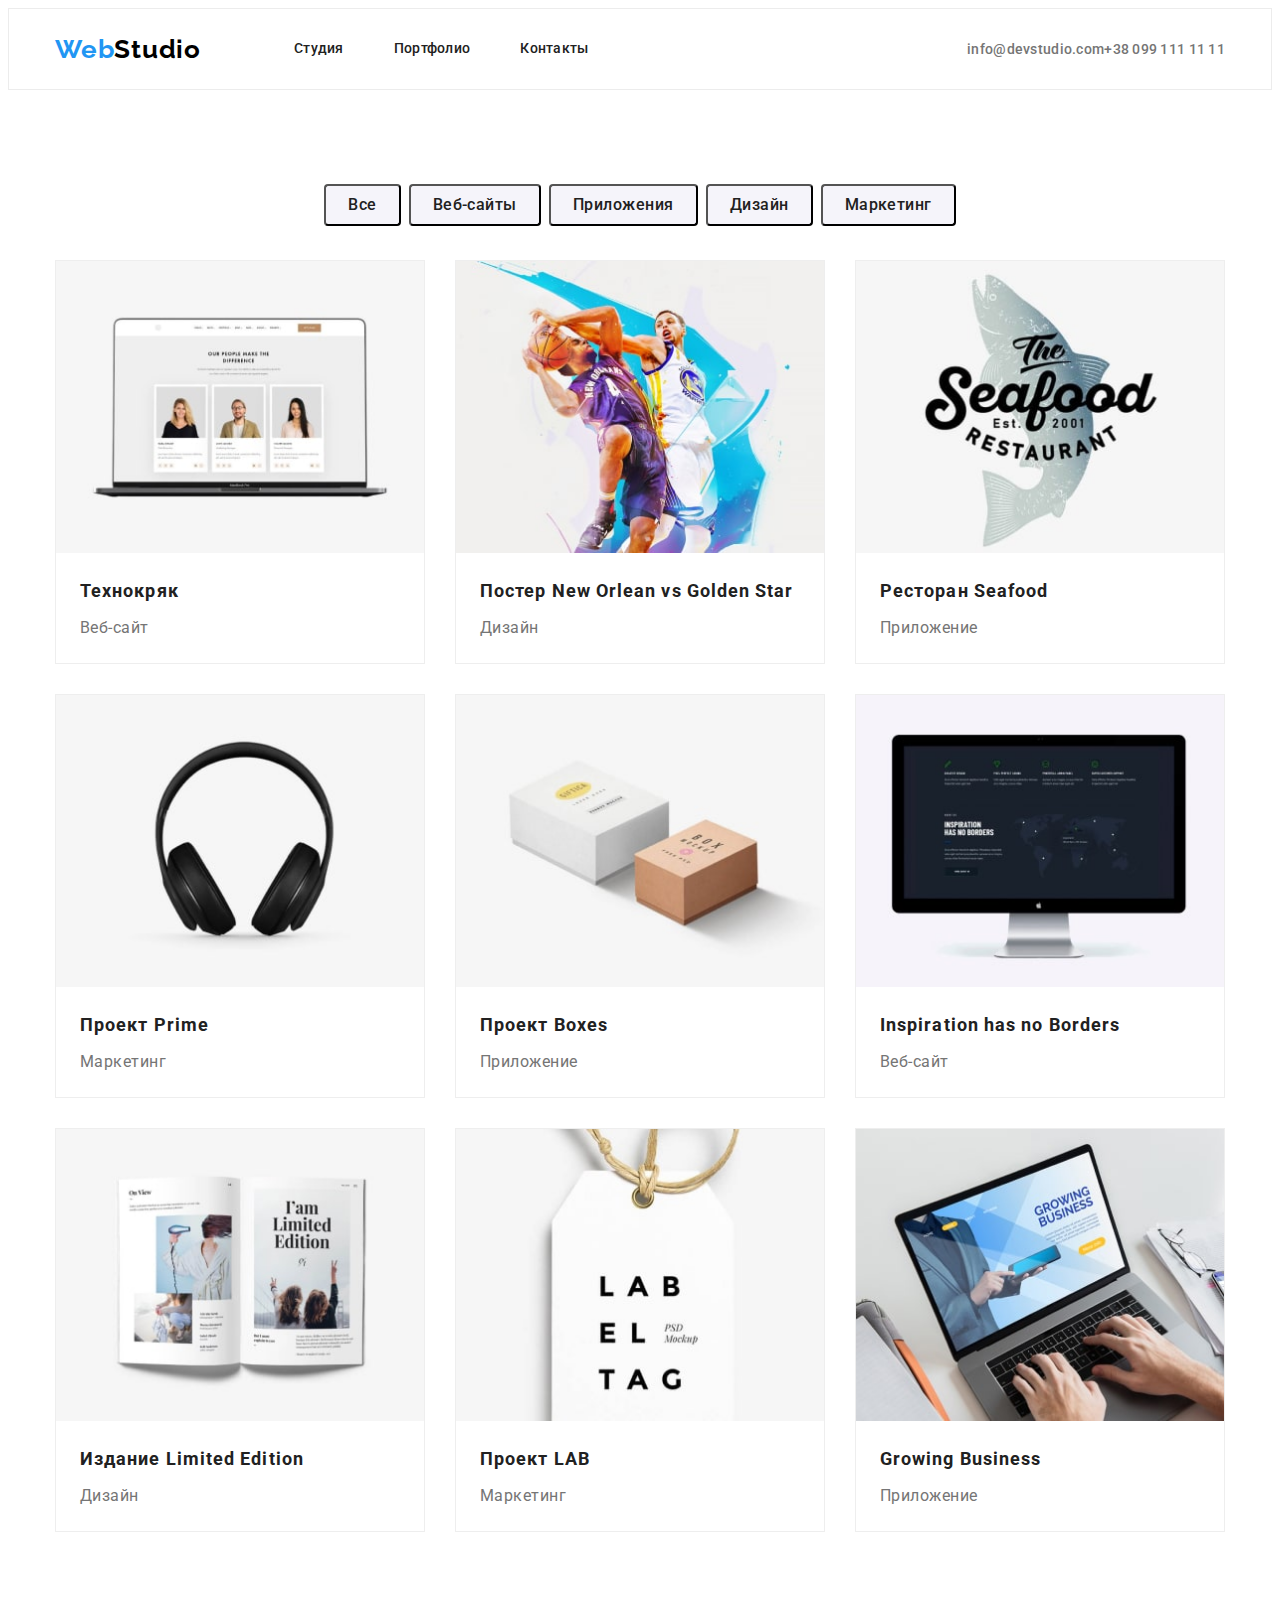
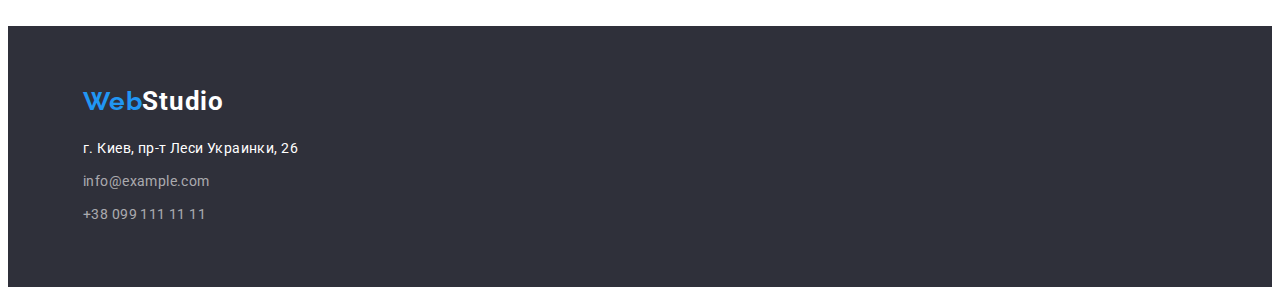
==== commit 60995970: "add css portfolio" ====
--- a/portfolio.html
+++ b/portfolio.html
@@ -47,8 +47,8 @@
     </header>
     <main>
       <!-- портфолио -->
-      <section class="portfolio section">
-        <div class="container">
+      <div class="container">
+        <section class="portfolio section">
           <ul class="portfolio-filtr list">
             <li class="portfolio-filtr-item">
               <button type="button" class="portfolio-filtr-button">Все</button>
@@ -185,8 +185,8 @@
               </a>
             </li>
           </ul>
-        </div>
-      </section>
+        </section>
+      </div>
     </main>
     <!-- footer -->
     <footer class="footer">
@@ -194,8 +194,8 @@
         <a class="footer-logo-secondary link" href="./index.html"
           ><span class="footer-logo-main">Web</span>Studio</a
         >
-        <ul class="fotter-list list">
-          <li>
+        <ul class="footer-list list">
+          <li class="footer-item">
             <a
               class="footer-link link"
               href="https://goo.gl/maps/hm23kZoBvh1uXd2n6"
@@ -204,10 +204,10 @@
               >г. Киев, пр-т Леси Украинки, 26</a
             >
           </li>
-          <li>
+          <li class="footer-item">
             <a class="footer-mail link" href="mailto:info@example.com">info@example.com</a>
           </li>
-          <li>
+          <li class="footer-item">
             <a class="footer-tel link" href="tel:+380991111111">+38 099 111 11 11</a>
           </li>
         </ul>
--- a/css/styles.css
+++ b/css/styles.css
@@ -11,6 +11,7 @@
   --dignity-bgc: #e5e5e5;
   --dgc-filter: #f5f4fa;
   --border-header: #ececec;
+  --border-portfolio: #eeeeee;
 }
 body {
   font-family: Roboto, sans-serif;
@@ -39,9 +40,11 @@
   text-decoration: none;
 }
 .container {
+  box-sizing: border-box;
+  /* border: solid 1px tomato; */
   width: 1200px;
-  padding-left: 15;
-  padding-right: 15;
+  padding-left: 15px;
+  padding-right: 15px;
   margin: 0 auto;
 }
 /* --------------------HEADER------------------------- */
@@ -177,7 +180,7 @@
   padding-bottom: 94px;
 }
 .dignity-title {
-  margin-top: 0px;
+  margin-top: 0;
   margin-bottom: 10px;
   font-weight: 700;
   font-size: 14px;
@@ -190,10 +193,9 @@
   display: flex;
   margin-top: 0px;
   margin-bottom: 0px;
-  /* outline: 1px solid green; */
 }
 .dignity-item {
-  width: 270;
+  width: 270px;
 }
 .dignity-item + .dignity-item {
   margin-left: 30px;
@@ -217,9 +219,26 @@
   letter-spacing: 0.03em;
   color: var(--second-title-color);
 }
+.doing-list {
+  display: flex;
+}
+.doing-item + .doing-item {
+  margin-left: 30px;
+}
+.doing-img {
+  display: block;
+  max-width: 100%;
+  height: auto;
+}
 /* --------------------НАША КОМАНДА------------------------------ */
 .command {
-  background-color: var(--dignity-bgc);
+  background-color: var(--dgc-filter);
+}
+.command-list {
+  display: flex;
+}
+.command-item:not(:nth-child(4n)) {
+  margin-right: 30px;
 }
 .command-title {
   margin-top: 0;
@@ -258,6 +277,7 @@
 }
 /* --------------------FOOTER----------------------------------- */
 .footer {
+  padding: 60px;
   background: var(--background-title-color);
 }
 .footer-logo-main {
@@ -274,6 +294,12 @@
   line-height: 1.19;
   letter-spacing: 0.03em;
   color: var(--fourth-tittle-color);
+}
+.footer-list {
+  margin-top: 20px;
+}
+.footer-item + .footer-item {
+  margin-top: 9px;
 }
 .footer-link {
   font-size: 14px;
@@ -308,13 +334,14 @@
   color: var(--fourth-tittle-color);
   background: var(--main-title-color);
 }
-.portfolio {
-  margin-top: 94px;
-  margin-bottom: 94px;
-}
 .portfolio-filtr {
+  display: flex;
+  justify-content: center;
   margin-top: 0;
   margin-bottom: 34px;
+}
+.portfolio-filtr-item:not(:last-child) {
+  margin-right: 8px;
 }
 .portfolio-filtr-button {
   background: var(--dgc-filter);
@@ -328,6 +355,11 @@
   letter-spacing: 0.03em;
   color: var(--second-title-color);
 }
+/* ---------------works-------------------------- */
+.works {
+  display: flex;
+  flex-wrap: wrap;
+}
 .works-img {
   display: block;
   max-width: 100%;
@@ -335,15 +367,26 @@
   margin-bottom: 20px;
 }
 .works-item {
+  background: var(--footer-text-color);
+  border: 1px solid var(--border-portfolio);
+  box-sizing: border-box;
+  width: 370px;
+  height: 404px;
+  margin-right: 30px;
   font-weight: 700;
   font-size: 18px;
   line-height: 2;
   letter-spacing: 0.06em;
   color: var(--second-title-color);
 }
+.works-item:nth-child(3n) {
+  margin-right: 0;
+}
+.works-item:nth-child(n + 4) {
+  margin-top: 30px;
+}
 .works-title {
-  margin-top: 0;
-  margin-bottom: 4px;
+  margin: 0px 24px 4px;
   font-weight: 700;
   font-size: 18px;
   line-height: 2;
@@ -351,8 +394,7 @@
   color: var(--second-title-color);
 }
 .works-item-text {
-  margin-top: 0;
-  margin-bottom: 20px;
+  margin: 0px 24px 20px;
   font-weight: 400;
   font-size: 16px;
   line-height: 1.87;
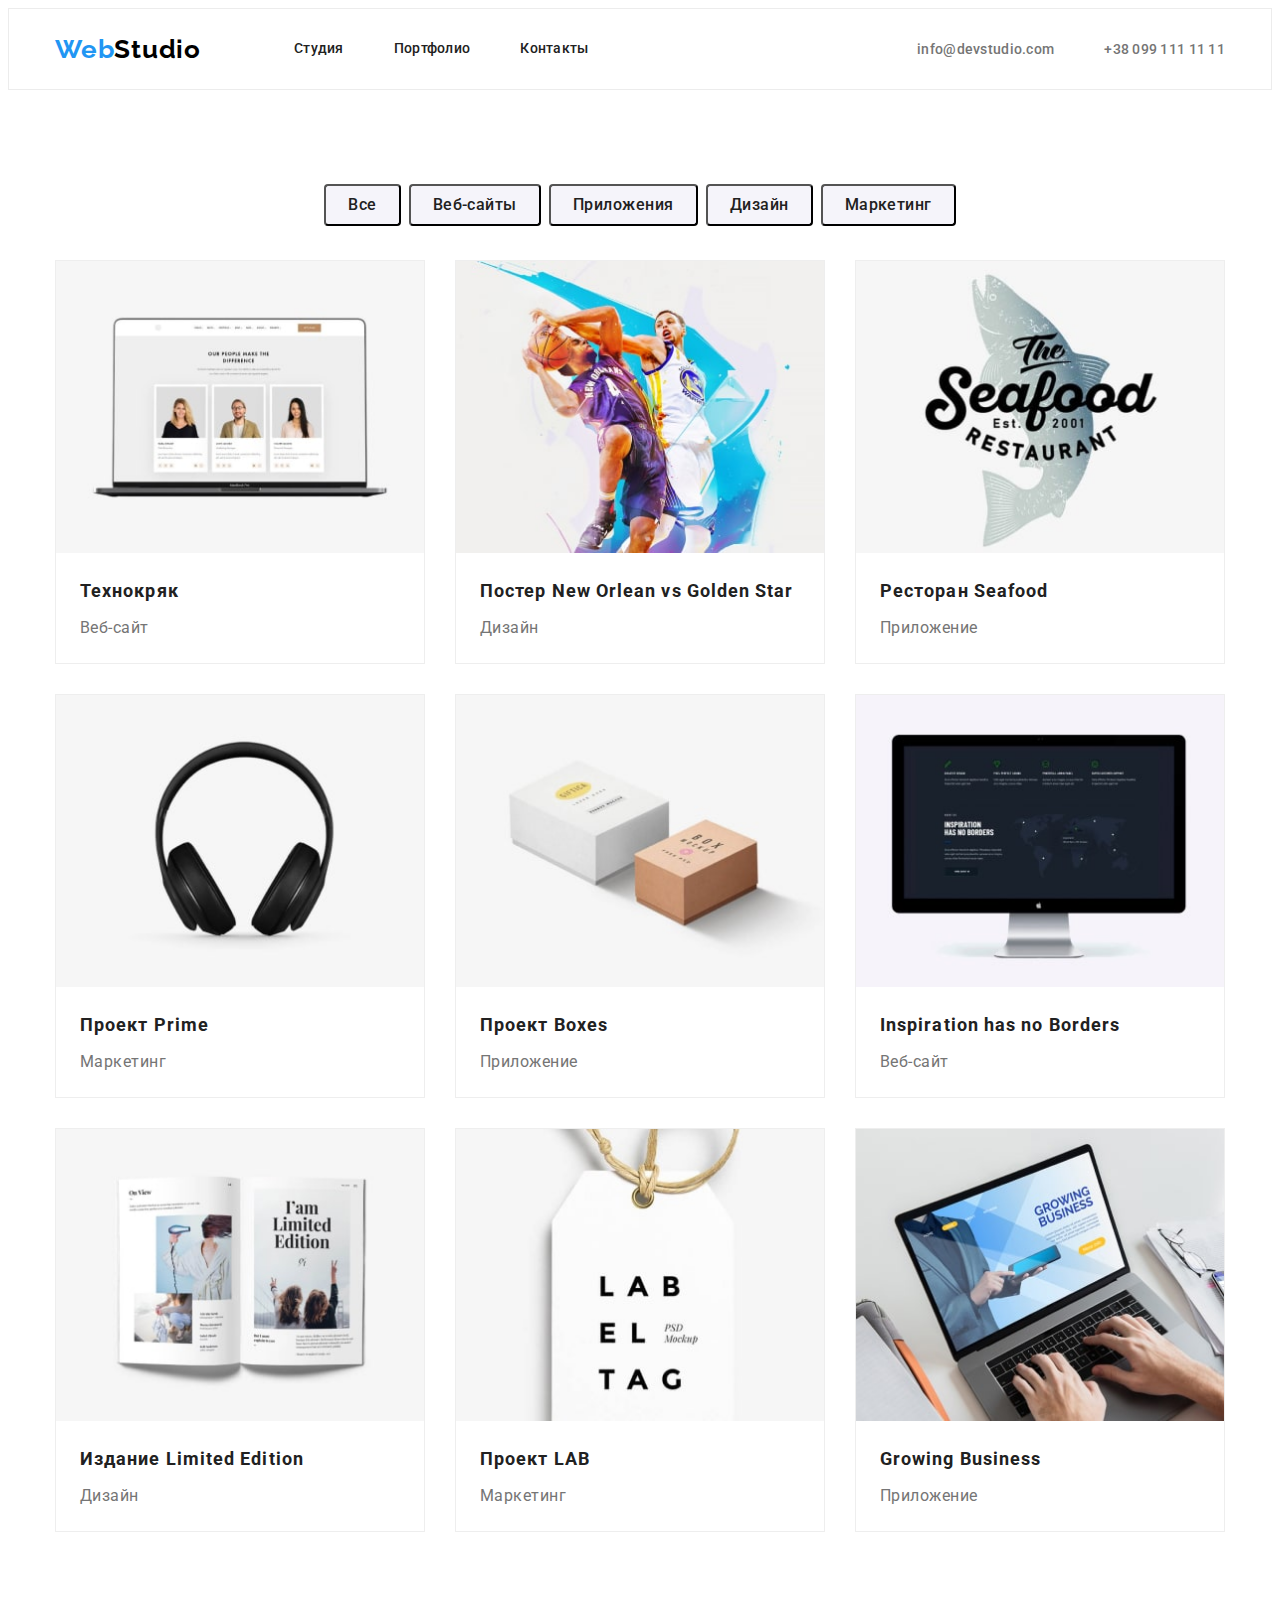
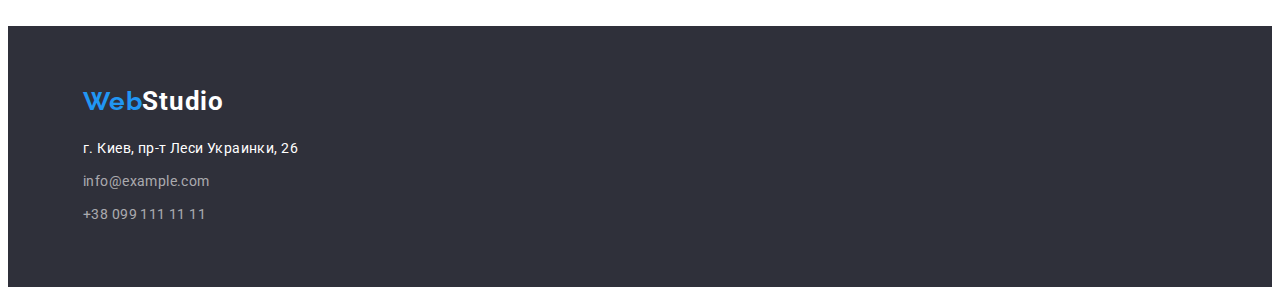
==== commit 4200b01f: "item portfolio" ====
--- a/portfolio.html
+++ b/portfolio.html
@@ -36,10 +36,10 @@
           </ul>
         </nav>
         <ul class="header-contacts list">
-          <li>
+          <li class="item">
             <a class="header-mail link" href="mailto:info@devstudio.com">info@devstudio.com</a>
           </li>
-          <li>
+          <li class="item">
             <a class="header-tel link" href="tel:+380991111111">+38 099 111 11 11</a>
           </li>
         </ul>
--- a/css/styles.css
+++ b/css/styles.css
@@ -209,6 +209,9 @@
   color: var(--main-text-color);
 }
 /* --------------------ЧЕМ МЫ ЗАНИМАЕМСЯ------------------------- */
+.doing.section {
+  padding-top: 0;
+}
 .doing-title {
   margin-top: 0;
   margin-bottom: 50px;
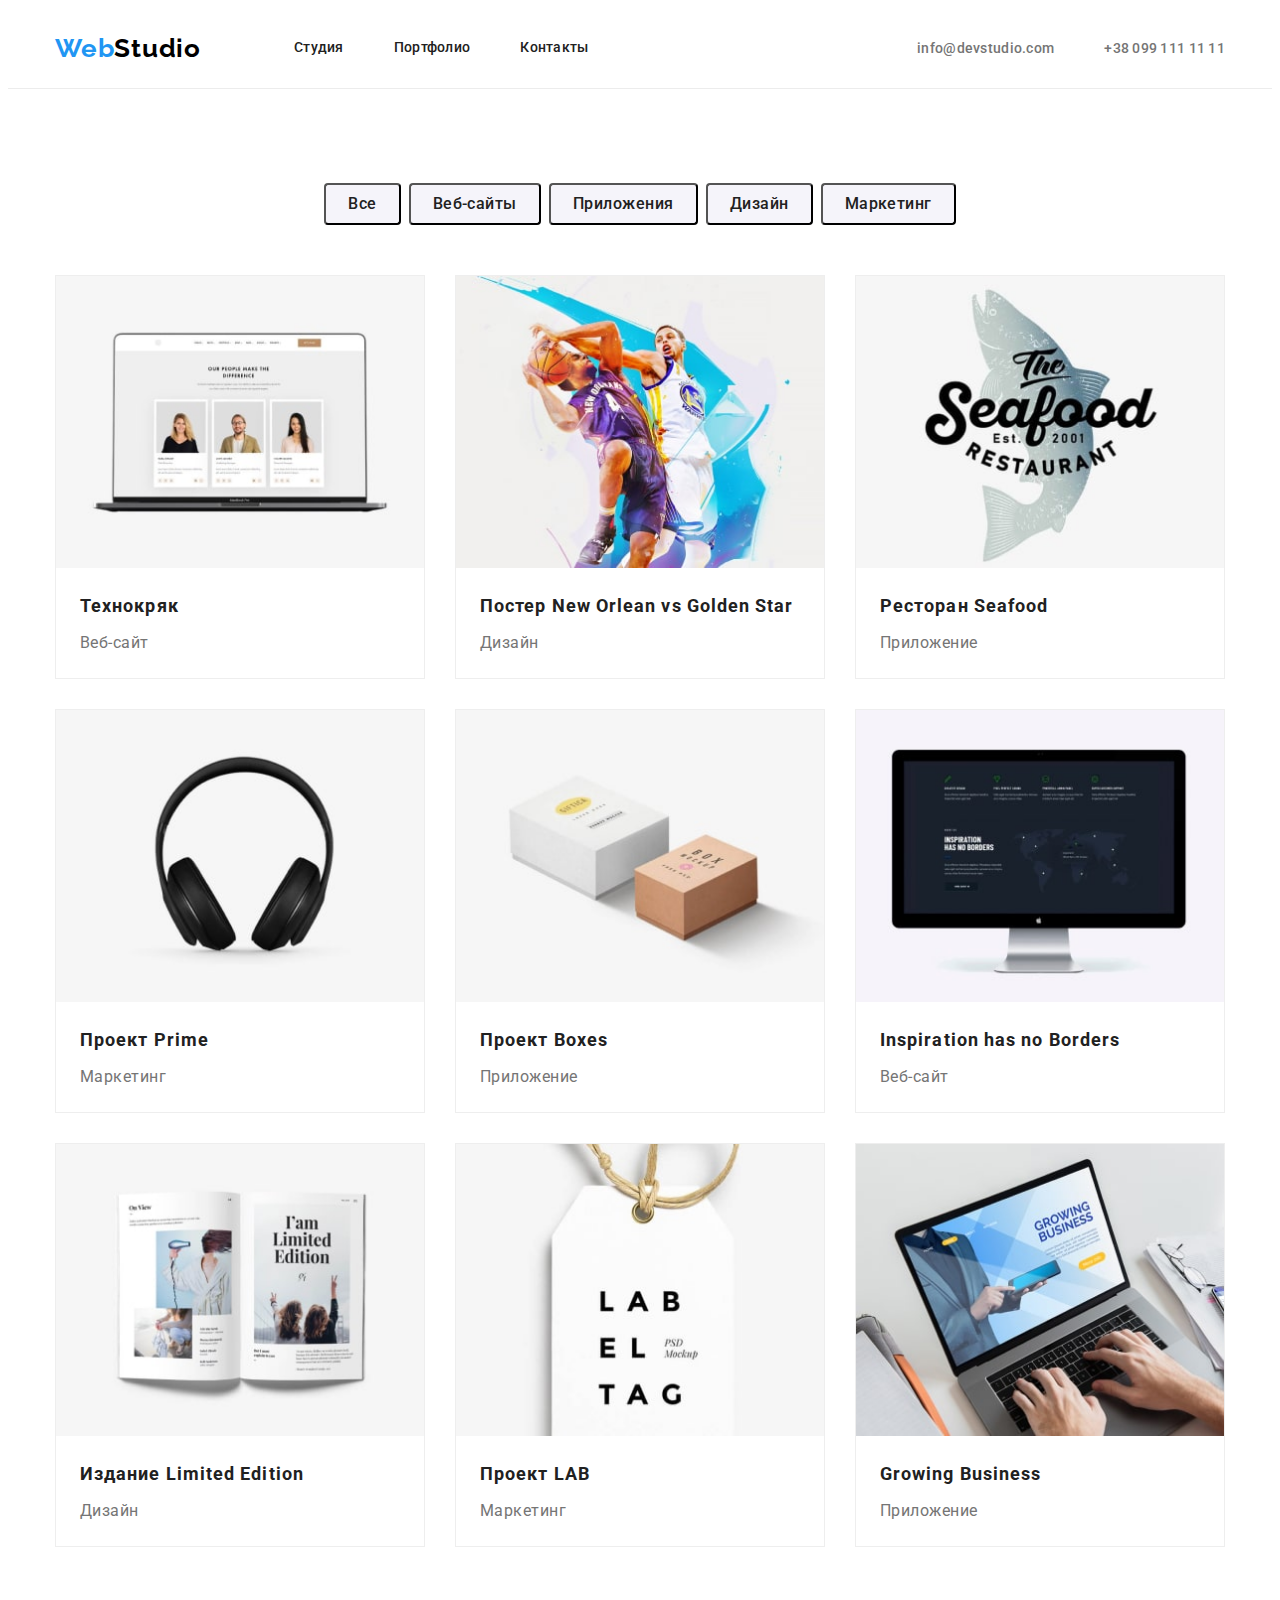
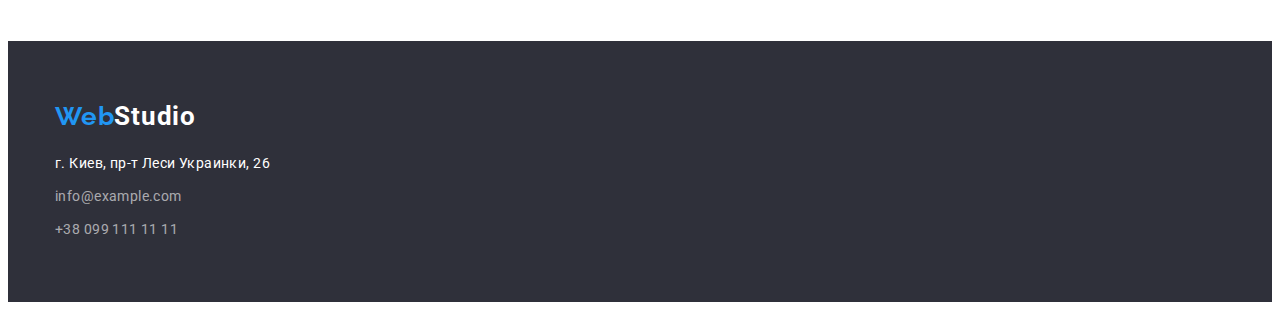
==== commit 66a59ac7: "add hw3" ====
--- a/portfolio.html
+++ b/portfolio.html
@@ -47,8 +47,8 @@
     </header>
     <main>
       <!-- портфолио -->
-      <div class="container">
-        <section class="portfolio section">
+      <section class="portfolio section">
+        <div class="container">
           <ul class="portfolio-filtr list">
             <li class="portfolio-filtr-item">
               <button type="button" class="portfolio-filtr-button">Все</button>
@@ -76,8 +76,10 @@
                   width="370"
                   height="294"
                 />
-                <h3 class="works-title">Технокряк</h3>
-                <p class="works-item-text">Веб-сайт</p>
+                <div class="works-item-cont">
+                  <h3 class="works-title">Технокряк</h3>
+                  <p class="works-item-text">Веб-сайт</p>
+                </div>
               </a>
             </li>
             <li class="works-item">
@@ -89,8 +91,10 @@
                   width="370"
                   height="294"
                 />
-                <h3 class="works-title">Постер New Orlean vs Golden Star</h3>
-                <p class="works-item-text">Дизайн</p>
+                <div class="works-item-cont">
+                  <h3 class="works-title">Постер New Orlean vs Golden Star</h3>
+                  <p class="works-item-text">Дизайн</p>
+                </div>
               </a>
             </li>
             <li class="works-item">
@@ -102,8 +106,10 @@
                   width="370"
                   height="294"
                 />
-                <h3 class="works-title">Ресторан Seafood</h3>
-                <p class="works-item-text">Приложение</p>
+                <div class="works-item-cont">
+                  <h3 class="works-title">Ресторан Seafood</h3>
+                  <p class="works-item-text">Приложение</p>
+                </div>
               </a>
             </li>
             <li class="works-item">
@@ -115,8 +121,10 @@
                   width="370"
                   height="294"
                 />
-                <h3 class="works-title">Проект Prime</h3>
-                <p class="works-item-text">Маркетинг</p>
+                <div class="works-item-cont">
+                  <h3 class="works-title">Проект Prime</h3>
+                  <p class="works-item-text">Маркетинг</p>
+                </div>
               </a>
             </li>
             <li class="works-item">
@@ -128,8 +136,10 @@
                   width="370"
                   height="294"
                 />
-                <h3 class="works-title">Проект Boxes</h3>
-                <p class="works-item-text">Приложение</p>
+                <div class="works-item-cont">
+                  <h3 class="works-title">Проект Boxes</h3>
+                  <p class="works-item-text">Приложение</p>
+                </div>
               </a>
             </li>
             <li class="works-item">
@@ -141,8 +151,10 @@
                   width="370"
                   height="294"
                 />
-                <h3 class="works-title">Inspiration has no Borders</h3>
-                <p class="works-item-text">Веб-сайт</p>
+                <div class="works-item-cont">
+                  <h3 class="works-title">Inspiration has no Borders</h3>
+                  <p class="works-item-text">Веб-сайт</p>
+                </div>
               </a>
             </li>
             <li class="works-item">
@@ -154,8 +166,10 @@
                   width="370"
                   height="294"
                 />
-                <h3 class="works-title">Издание Limited Edition</h3>
-                <p class="works-item-text">Дизайн</p>
+                <div class="works-item-cont">
+                  <h3 class="works-title">Издание Limited Edition</h3>
+                  <p class="works-item-text">Дизайн</p>
+                </div>
               </a>
             </li>
             <li class="works-item">
@@ -167,8 +181,10 @@
                   width="370"
                   height="294"
                 />
-                <h3 class="works-title">Проект LAB</h3>
-                <p class="works-item-text">Маркетинг</p>
+                <div class="works-item-cont">
+                  <h3 class="works-title">Проект LAB</h3>
+                  <p class="works-item-text">Маркетинг</p>
+                </div>
               </a>
             </li>
             <li class="works-item">
@@ -180,13 +196,15 @@
                   width="370"
                   height="294"
                 />
-                <h3 class="works-title">Growing Business</h3>
-                <p class="works-item-text">Приложение</p>
+                <div class="works-item-cont">
+                  <h3 class="works-title">Growing Business</h3>
+                  <p class="works-item-text">Приложение</p>
+                </div>
               </a>
             </li>
           </ul>
-        </section>
-      </div>
+        </div>
+      </section>
     </main>
     <!-- footer -->
     <footer class="footer">
--- a/css/styles.css
+++ b/css/styles.css
@@ -50,7 +50,7 @@
 /* --------------------HEADER------------------------- */
 .header {
   background-color: var(--fourth-tittle-color);
-  border: 1px solid var(--border-header);
+  border-bottom: 1px solid var(--border-header);
 }
 .header-main {
   display: flex;
@@ -138,6 +138,7 @@
 }
 /* --------------------HERO---------------------------------- */
 .hero {
+  padding: 200px 0;
   background: var(--background-title-color);
   text-align: center;
 }
@@ -145,7 +146,6 @@
   width: 696px;
   margin-top: 0;
   margin-bottom: 30px;
-  padding-top: 200px;
   margin-left: auto;
   margin-right: auto;
   font-weight: 900;
@@ -159,7 +159,6 @@
 .hero-btn {
   border-radius: 4px;
   padding: 10px 32px;
-  margin-bottom: 200px;
   display: inline-block;
   cursor: progress;
   font-family: inherit;
@@ -245,6 +244,7 @@
 }
 .command-title {
   margin-top: 0;
+  margin-bottom: 50px;
   font-weight: 700;
   font-size: 36px;
   line-height: 1.67;
@@ -257,7 +257,11 @@
   max-width: 100%;
   height: auto;
   margin-top: 0;
-  margin-bottom: 30px;
+  margin-bottom: 0;
+}
+.command-item-box {
+  padding-top: 30px;
+  padding-bottom: 30px;
 }
 .command-item-title {
   margin-top: 0;
@@ -271,7 +275,6 @@
 }
 .command-item-text {
   margin-top: 0;
-  margin-bottom: 30px;
   font-size: 16px;
   line-height: 1.187;
   text-align: center;
@@ -280,7 +283,7 @@
 }
 /* --------------------FOOTER----------------------------------- */
 .footer {
-  padding: 60px;
+  padding: 60px 0;
   background: var(--background-title-color);
 }
 .footer-logo-main {
@@ -341,7 +344,7 @@
   display: flex;
   justify-content: center;
   margin-top: 0;
-  margin-bottom: 34px;
+  margin-bottom: 50px;
 }
 .portfolio-filtr-item:not(:last-child) {
   margin-right: 8px;
@@ -367,7 +370,9 @@
   display: block;
   max-width: 100%;
   height: auto;
-  margin-bottom: 20px;
+}
+.works-item-cont {
+  padding: 20px 24px;
 }
 .works-item {
   background: var(--footer-text-color);
@@ -389,7 +394,7 @@
   margin-top: 30px;
 }
 .works-title {
-  margin: 0px 24px 4px;
+  margin-bottom: 4px;
   font-weight: 700;
   font-size: 18px;
   line-height: 2;
@@ -397,7 +402,6 @@
   color: var(--second-title-color);
 }
 .works-item-text {
-  margin: 0px 24px 20px;
   font-weight: 400;
   font-size: 16px;
   line-height: 1.87;
